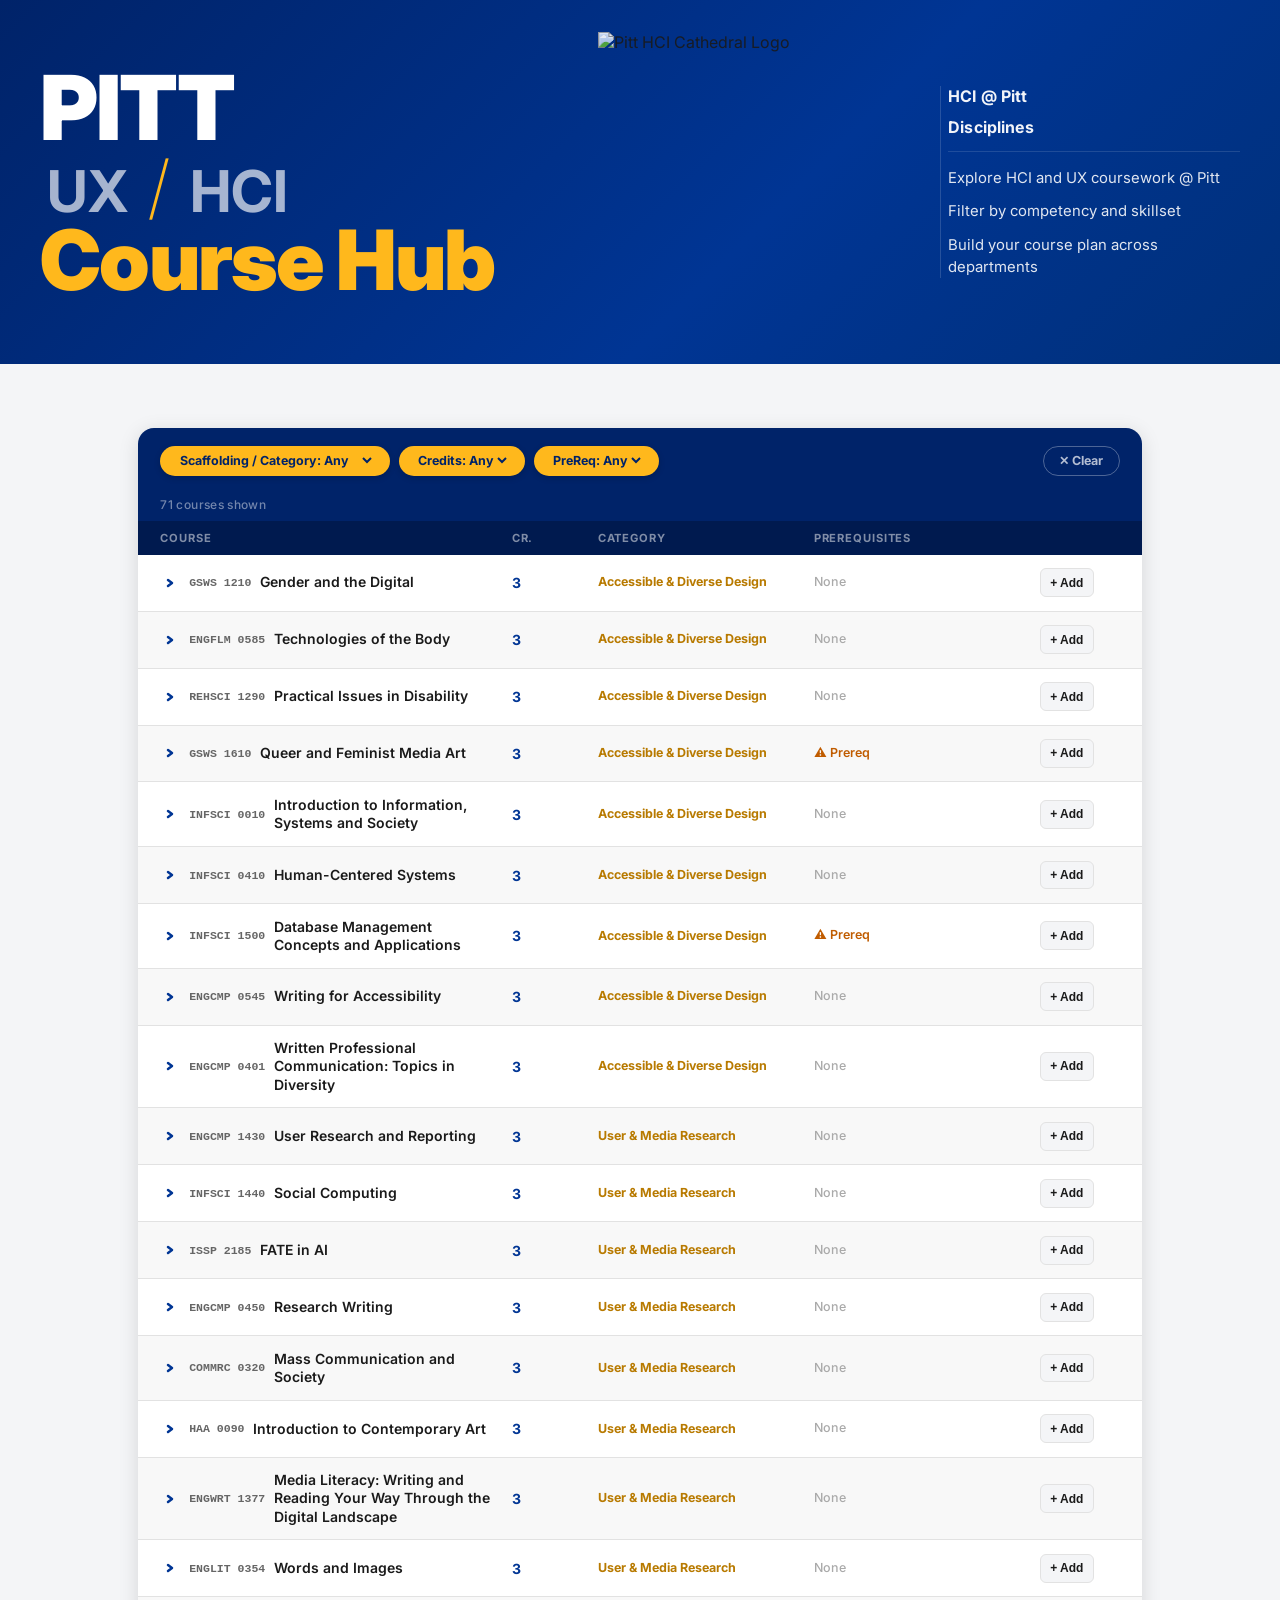
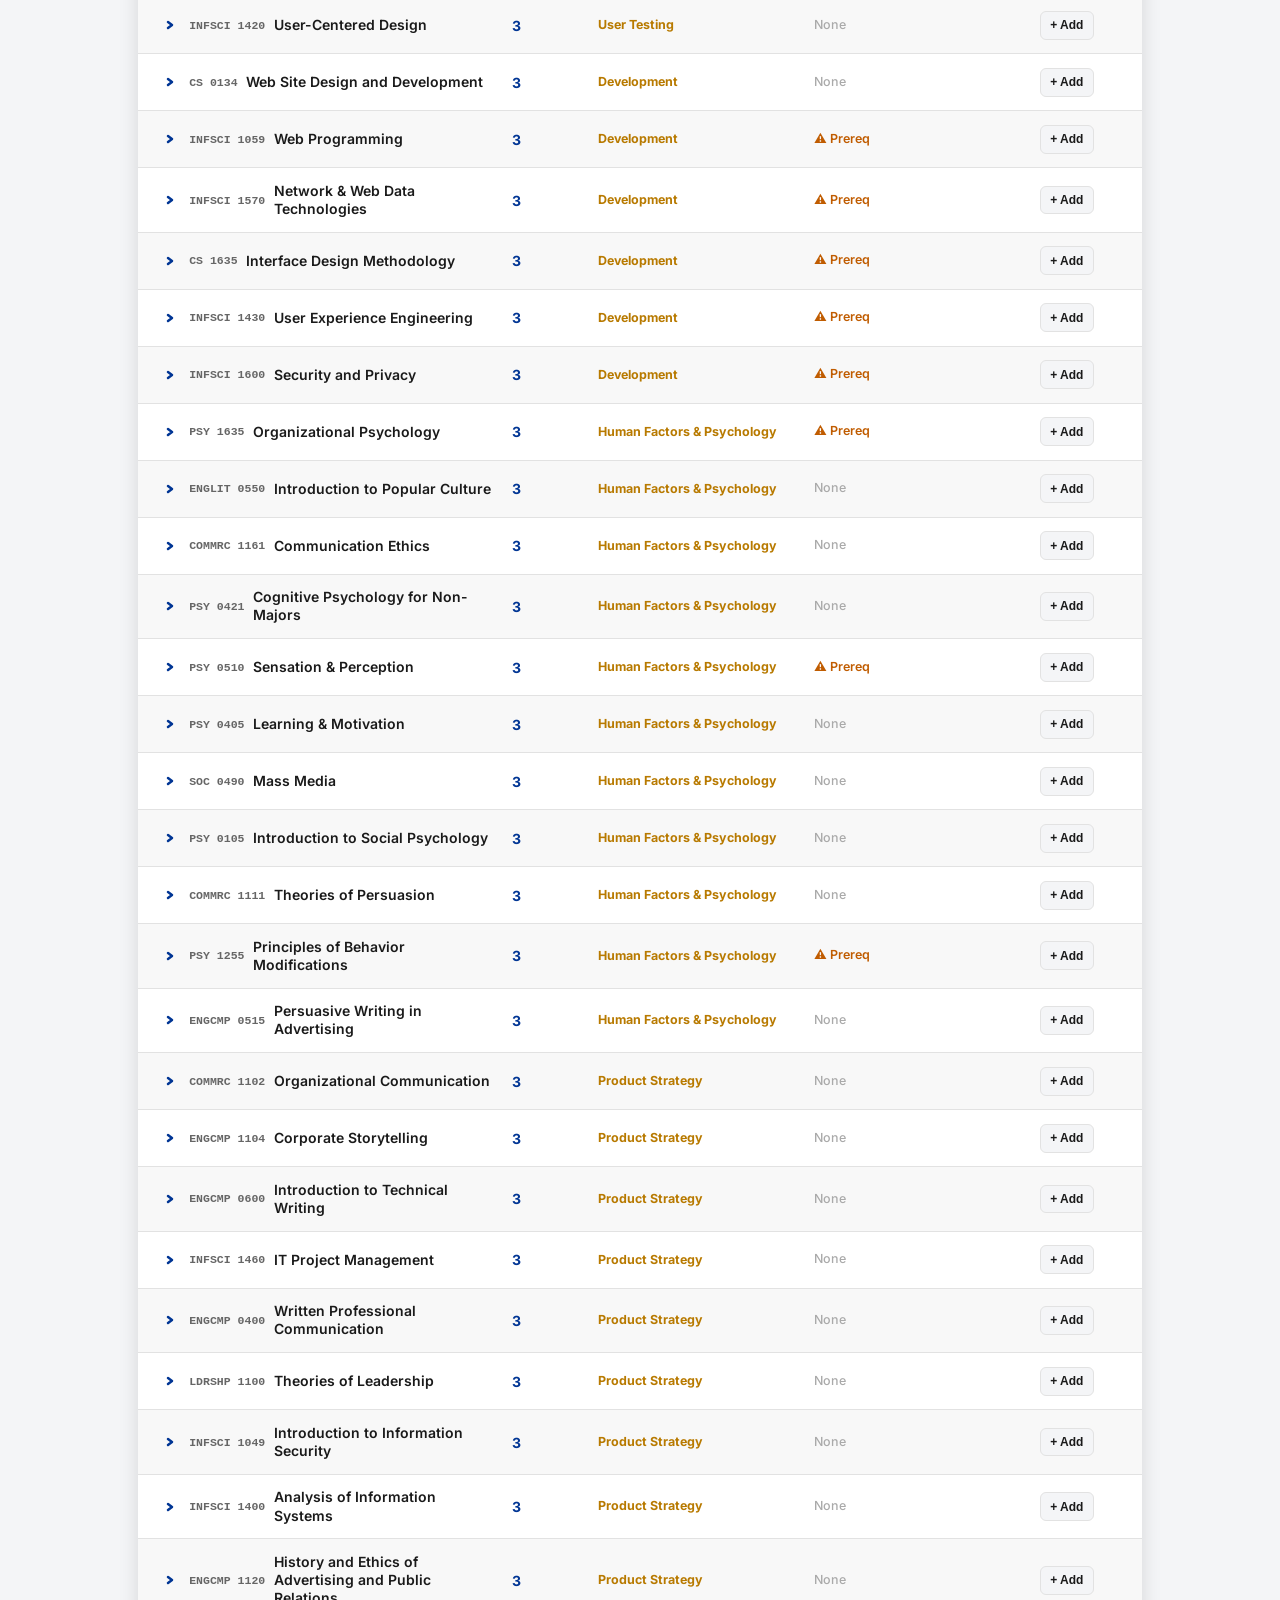
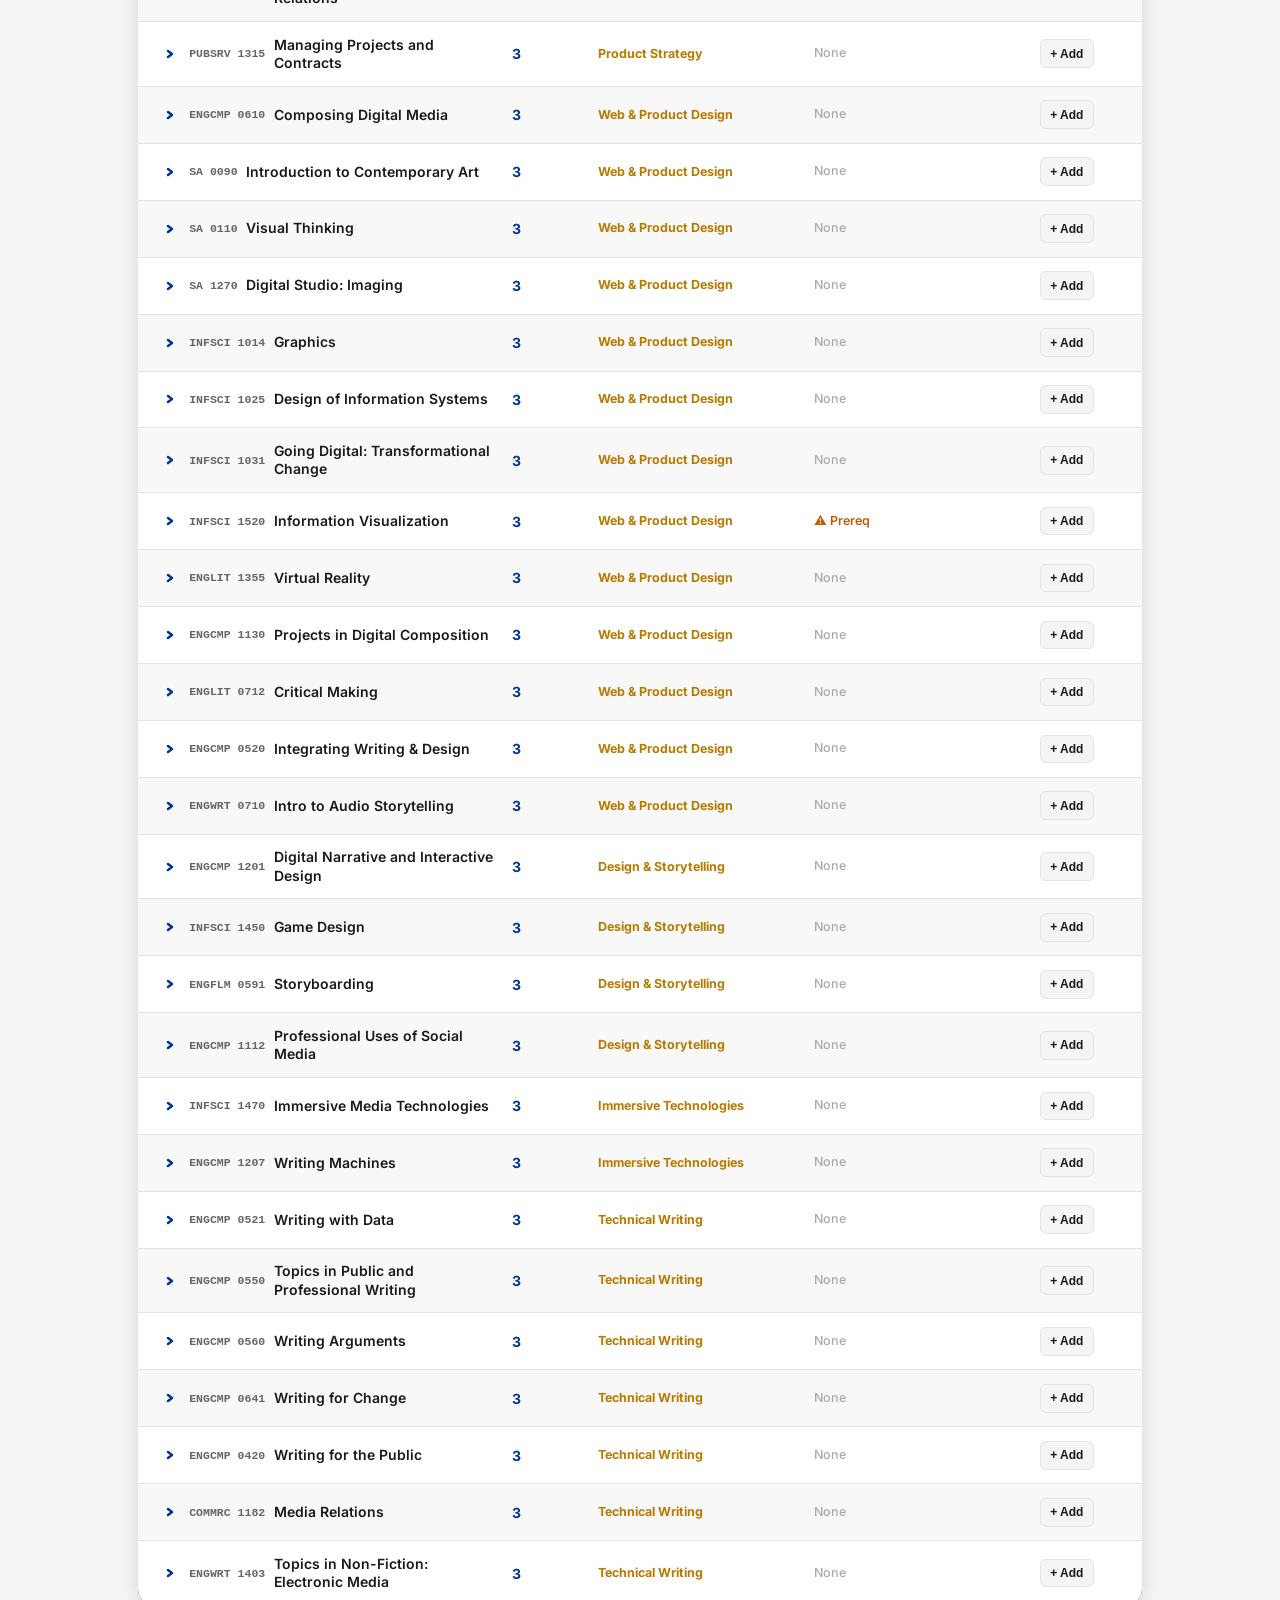
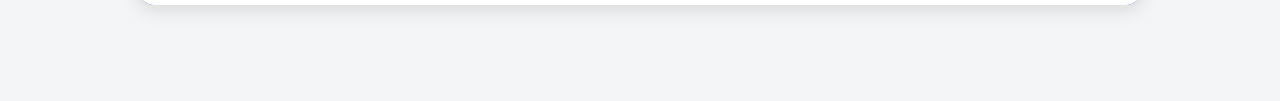
==== index.html @ b41b52f0 "Added Disciplines page and tentative JSON format" ====
<!DOCTYPE html>
<html lang="en">
<head>
  <meta charset="UTF-8">
  <meta name="viewport" content="width=device-width, initial-scale=1.0">
  <title>Pitt HCI Course Hub</title>
  <link href="https://fonts.googleapis.com/css2?family=Inter:wght@400;500;600;700;900&display=swap" rel="stylesheet">
  <link rel="stylesheet" href="style.css">
</head>
<body>

<div class="hero">
  <div class="hero-lockup">
    <div class="lockup-pitt">PITT</div>
    <div class="lockup-middle">
      <span class="lockup-ux">UX</span>
      <span class="lockup-slash">/</span>
      <span class="lockup-hci">HCI</span>
    </div>
    <div class="lockup-course">Course Hub</div>
  </div>

  <img src="cathy.svg" alt="Pitt HCI Cathedral Logo" class="hero-logo">

  <div class="hero-right">
    <a class="hnav-link" href="#">HCI @ Pitt</a>
    <a class="hnav-link" href="disciplines.html">Disciplines</a>
    <div class="hero-divider"></div>
    <div class="t-line">Explore HCI and UX coursework @ Pitt</div>
    <div class="t-line">Filter by competency and skillset</div>
    <div class="t-line">Build your course plan across departments</div>
  </div>
</div>

<main>
    <main>
  <div id="cartPanel" class="cart-panel" style="display: none;">
    <div class="cart-header">
      <h3>Your Course Cart</h3>
      <span class="cart-count" id="cartCount">0 courses</span>
    </div>
    <div id="cartItems" class="cart-items"></div>
    
    <div class="cart-skills">
      <h4>Skill Breakdown</h4>
      <div id="cartSkillCounts" class="skill-tags-container"></div>
    </div>
  </div>
  
  <div class="hub-container">
    <div class="filter-bar">
      <button class="filter-pill">
        <select id="catSelect" onchange="render()">
          <option value="">Scaffolding / Category: Any</option>
        </select>
      </button>
      <button class="filter-pill">
        <select id="creditsSelect" onchange="render()">
          <option value="">Credits: Any</option>
          <option value="3">3 Credits</option>
        </select>
      </button>
      <button class="filter-pill">
        <select id="prereqSelect" onchange="render()">
          <option value="">PreReq: Any</option>
          <option value="no">No Prereq</option>
          <option value="yes">Has Prereq</option>
        </select>
      </button>
      <button class="filter-pill clear-btn" onclick="clearFilters()">✕ Clear</button>
    </div>
    <div class="results-bar" id="resultsBar"></div>
    <div class="col-header">
      <div>Course</div>
      <div>Cr.</div>
      <div class="col-skill">Category</div>
      <div class="col-prereq">Prerequisites</div>
    </div>
    <div class="course-list" id="courseList"></div>
  </div>
</main>
 <script src="script.js"></script>
</body>
</html>
---- style.css ----
:root {
      --blue: #003594;
      --blue-dark: #002369;
      --blue-mid: #00307a;
      --gold: #FFB81C;
      --gold-dark: #d99500;
      --gold-text: #b87a00;
      --text: #1a1a1a;
      --muted: #666;
      --border: #e2e2e2;
      --bg: #f4f5f7;
      --row-alt: #f8f8f8;
      --shadow-md: 0 4px 20px rgba(0,0,0,0.13);
    }
    * { box-sizing: border-box; margin: 0; padding: 0; }
    body { font-family: 'Inter', sans-serif; background: var(--bg); color: var(--text); min-height: 100vh; }

    .hero {
      background-image: linear-gradient(135deg, var(--blue-dark) 0%, var(--blue) 60%, var(--blue-mid) 100%);
      padding: 2rem 2.5rem;
      display: flex;
      align-items: center;
      gap: 2.5rem;
      position: relative;
    }

    .hero-lockup {
      flex-shrink: 0;
      display: flex;
      flex-direction: column;
      line-height: 1;
    }
    .lockup-pitt { font-size: clamp(4rem, 7vw, 6.5rem); font-weight: 900; color: #fff; letter-spacing: -0.02em; text-transform: uppercase; }
    .lockup-middle { display: flex; align-items: baseline; margin-left: 0.45em; margin-top: -0.06em; }
    .lockup-ux { font-size: clamp(2.2rem, 4.5vw, 4rem); font-weight: 700; color: rgba(255,255,255,0.65); text-transform: uppercase; }
    .lockup-slash { font-size: clamp(2.8rem, 5.5vw, 5rem); font-weight: 200; color: var(--gold); margin: 0 0.3em; line-height: 1; }
    .lockup-hci { font-size: clamp(2.2rem, 4.5vw, 4rem); font-weight: 700; color: rgba(255,255,255,0.65); text-transform: uppercase; }
    .lockup-course { font-size: clamp(3.2rem, 6.5vw, 5.8rem); font-weight: 900; color: var(--gold); letter-spacing: -0.02em; margin-top: -0.05em; }

    .hero-logo {
      flex-shrink: 1;
      height: 300px;
      width: 300px;
      opacity: 0.9;
      margin-left: auto;
      margin-right: 0.1rem;
    }

    .hero-right {
      flex-shrink: 0;
      width: 300px;
      padding-left: 0.44rem;
      border-left: 1px solid rgba(255, 255, 255, 0.15);
      display: flex;
      flex-direction: column;
      gap: 0.7rem;
    }

    .hnav-link {
      font-family: 'Inter', sans-serif;
      font-size: 1rem;
      font-weight: 700;
      color: rgba(255,255,255,0.95);
      text-decoration: none;
      letter-spacing: 0.01em;
      transition: color 0.15s;
    }
    .hnav-link:hover { color: var(--gold); }

    .hero-divider { width: 100%; height: 1px; background: rgba(255,255,255,0.12); margin: 0.2rem 0; }

    .t-line {
      font-family: 'Inter', sans-serif;
      font-size: 0.93rem;
      font-weight: 400;
      color: rgba(255,255,255,0.88);
      line-height: 1.5;
    }

    main { max-width: 1100px; margin: 0 auto; padding: 2rem 1.5rem 3rem; }
    .hub-container { background: var(--blue-dark); border-radius: 16px; overflow: hidden; box-shadow: var(--shadow-md); }

    .filter-bar { padding: 1.1rem 1.4rem; display: flex; flex-wrap: wrap; gap: 0.55rem; align-items: center; }
    .filter-pill { background: var(--gold); color: var(--blue-dark); font-family: 'Inter', sans-serif; font-size: 0.78rem; font-weight: 700; padding: 0.42rem 0.95rem; border-radius: 20px; border: none; cursor: pointer; box-shadow: 0 2px 6px rgba(0,0,0,0.18); transition: background 0.15s, transform 0.1s; }
    .filter-pill:hover { background: var(--gold-dark); color: #fff; transform: translateY(-1px); }
    .filter-pill select { background: transparent; border: none; font-family: 'Inter', sans-serif; font-weight: 700; font-size: 0.78rem; color: inherit; cursor: pointer; outline: none; }
    .filter-pill.clear-btn { background: transparent; border: 1.5px solid rgba(255,255,255,0.3); color: rgba(255,255,255,0.7); margin-left: auto; box-shadow: none; }
    .filter-pill.clear-btn:hover { border-color: #fff; color: #fff; background: rgba(255,255,255,0.08); transform: none; }

    .results-bar { padding: 0.2rem 1.4rem 0.6rem; color: rgba(255,255,255,0.45); font-size: 0.75rem; font-weight: 500; letter-spacing: 0.03em; }

    .col-header { display: grid; grid-template-columns: 1fr 70px 200px 210px; padding: 0.6rem 1.4rem; background: rgba(0,0,0,0.25); color: rgba(255,255,255,0.5); font-size: 0.7rem; font-weight: 700; text-transform: uppercase; letter-spacing: 0.08em; gap: 1rem; }

    .course-list { background: #fff; }
    .course-row { border-bottom: 1px solid var(--border); }
    .course-row:last-child { border-bottom: none; }
    .row-summary { display: grid; grid-template-columns: 1fr 70px 200px 210px; align-items: center; padding: 0.85rem 1.4rem; gap: 1rem; cursor: pointer; transition: background 0.12s; }
    .row-summary:hover { background: #f0f4fc; }
    .course-row:nth-child(even) .row-summary { background: var(--row-alt); }
    .course-row:nth-child(even) .row-summary:hover { background: #edf1fa; }
    .toggle-btn { background: none; border: none; cursor: pointer; color: var(--blue); margin-right: 0.55rem; width: 20px; height: 20px; display: inline-flex; align-items: center; justify-content: center; transition: transform 0.2s; flex-shrink: 0; }
    .toggle-btn.open { transform: rotate(90deg); }
    .toggle-btn svg { width: 10px; height: 10px; fill: none; stroke: currentColor; stroke-width: 2.5; stroke-linecap: round; stroke-linejoin: round; }
    .course-title-wrap { display: flex; align-items: center; }
    .course-code { font-family: monospace; font-size: 0.72rem; font-weight: 600; color: var(--muted); margin-right: 0.55rem; white-space: nowrap; }
    .course-title { font-size: 0.875rem; font-weight: 600; line-height: 1.3; }
    .credits-cell { font-size: 0.875rem; font-weight: 700; color: var(--blue); }
    .skill-cell { font-size: 0.78rem; font-weight: 700; color: var(--gold-text); line-height: 1.3; }
    .prereq-cell { font-size: 0.78rem; line-height: 1.35; }
    .prereq-warn { color: #c05c00; font-weight: 600; }
    .prereq-none { color: #aaa; font-weight: 500; }
    .row-detail { display: none; padding: 0.85rem 1.4rem 1rem 3.2rem; border-top: 1px solid var(--border); border-left: 3px solid var(--gold); background: #fafbff; font-size: 0.84rem; color: var(--muted); line-height: 1.65; }
    .row-detail.open { display: block; }
    .detail-desc { margin-bottom: 0.75rem; }
    .detail-meta { display: flex; justify-content: space-between; align-items: center; flex-wrap: wrap; gap: 0.5rem; padding-top: 0.6rem; border-top: 1px solid var(--border); }
    .detail-term { font-size: 0.78rem; font-weight: 600; color: var(--text); }
    .detail-term span { color: var(--muted); font-weight: 400; }
    .peoplesoft-link { font-size: 0.78rem; color: var(--blue); text-decoration: none; font-weight: 600; }
    .peoplesoft-link:hover { text-decoration: underline; }
    .empty-msg { text-align: center; padding: 3rem; color: #bbb; font-size: 0.9rem; background: #fff; }

    @media (max-width: 800px) {
      .hero { flex-wrap: wrap; padding: 2rem 1.25rem; gap: 1.5rem; }
      .hero-logo, .hero-right { display: none; }
      .col-header { grid-template-columns: 1fr 50px; }
      .col-header .col-skill, .col-header .col-prereq { display: none; }
      .row-summary { grid-template-columns: 1fr 50px; }
      .skill-cell, .prereq-cell { display: none; }
    }

.cart-panel { 
  background: #fff; 
  padding: 1.5rem; 
  border-radius: 16px; 
  box-shadow: var(--shadow-md); 
  margin-bottom: 2rem; 
  border-top: 5px solid var(--gold); 
}
.cart-header { display: flex; justify-content: space-between; align-items: baseline; margin-bottom: 1rem; }
.cart-header h3 { font-size: 1.25rem; color: var(--blue-dark); font-weight: 800; }
.cart-count { font-size: 0.85rem; font-weight: 600; color: var(--muted); }

.cart-item-wrapper { 
  border-bottom: 1px solid var(--border); 
}
.cart-item-wrapper:last-child { 
  border-bottom: none; 
}

.cart-item { 
  display: flex; 
  justify-content: space-between; 
  align-items: center;
  font-size: 0.85rem; 
  padding: 0.75rem 0; 
}

.cart-item-title-wrap { 
  display: flex; 
  align-items: center; 
}

.cart-item-title { font-weight: 600; color: var(--text); }
.cart-item-dept { font-family: monospace; color: var(--muted); margin-right: 0.5rem; }

.cart-item-detail { 
  display: none; 
  padding: 0 1rem 1rem 2rem; 
  font-size: 0.8rem; 
  color: var(--muted); 
  line-height: 1.5; 
}
.cart-item-detail.open { 
  display: block; 
}

.cart-item-remove { 
  color: #c05c00; 
  background: none; 
  border: none; 
  cursor: pointer; 
  font-weight: 600; 
  font-size: 0.75rem;
}
.cart-item-remove:hover { text-decoration: underline; }

.cart-skills h4 { 
  font-size: 0.75rem; 
  margin: 1.5rem 0 0.5rem; 
  color: var(--muted); 
  text-transform: uppercase; 
  letter-spacing: 0.05em; 
}
.skill-badge { 
  display: inline-flex; 
  align-items: center;
  background: var(--bg); 
  border: 1px solid var(--border); 
  padding: 0.3rem 0.7rem; 
  border-radius: 20px; 
  font-size: 0.75rem; 
  margin: 0.2rem 0.2rem 0 0; 
}
.skill-badge span { 
  font-weight: 800; 
  color: var(--blue); 
  margin-left: 0.4rem; 
  background: rgba(0, 53, 148, 0.1);
  padding: 0.1rem 0.4rem;
  border-radius: 10px;
}

.col-header { 
  grid-template-columns: 1fr 70px 200px 210px 80px; 
}
.row-summary { 
  grid-template-columns: 1fr 70px 200px 210px 80px; 
}

.add-btn {
  background: var(--bg);
  border: 1px solid var(--border);
  color: var(--text);
  padding: 0.4rem 0.6rem;
  border-radius: 6px;
  font-size: 0.75rem;
  font-weight: 700;
  cursor: pointer;
  transition: all 0.15s;
}
.add-btn:hover { background: var(--blue); color: #fff; border-color: var(--blue); }
.add-btn.in-cart { background: var(--gold); color: var(--blue-dark); border-color: var(--gold-dark); }

.field-grid {
  display: grid;
  grid-template-columns: repeat(auto-fill, minmax(140px, 1fr));
  gap: 12px;
  margin-bottom: 8px;
}

.field-btn {
  display: flex;
  flex-direction: column;
  align-items: center;
  gap: 10px;
  padding: 18px 12px 14px;
  background: #fff;
  border: 1.5px solid #ddd;
  border-radius: 8px;
  cursor: pointer;
  transition: border-color 0.15s, background 0.15s;
  user-select: none;
  text-align: center;
}
.field-btn:hover {
  border-color: #003594;
}
.field-btn.active {
  border-color: #003594;
  background: #eef2fb;
}

.field-btn svg {
  width: 36px;
  height: 36px;
  flex-shrink: 0;
}

.field-btn-label {
  font-size: 11.5px;
  font-weight: 600;
  line-height: 1.3;
  color: #111;
}

.field-dropdown {
  overflow: hidden;
  max-height: 0;
  transition: max-height 0.32s ease, opacity 0.25s ease;
  opacity: 0;
}
.field-dropdown.open {
  max-height: 600px;
  opacity: 1;
}

.field-dropdown-inner {
  border: 1.5px solid #003594;
  border-radius: 8px;
  background: #fff;
  padding: 24px 28px;
  margin-top: 10px;
  display: flex;
  gap: 32px;
  flex-wrap: wrap;
}

.back-link {
  text-align: center;
   border-color: #003594;
   background: #FFB81C;
    border-width: 1.5px;
    border-style: solid;
    border-radius: 8px;
    display: inline-block;
  padding: 1.5rem 0 0 1.5rem;
}

.dropdown-text { flex: 1; min-width: 200px; }
.dropdown-text h3 {
  font-size: 15px;
  font-weight: 700;
  margin-bottom: 8px;
  color: #003594;
}
.dropdown-text p {
  font-size: 13px;
  line-height: 1.65;
  color: #444;
  margin-bottom: 12px;
}
.dropdown-text .skill-tags {
  display: flex;
  flex-wrap: wrap;
  gap: 6px;
  margin-top: 4px;
}
.skill-tag {
  font-size: 11px;
  font-weight: 600;
  letter-spacing: 0.05em;
  text-transform: uppercase;
  background: #eef2fb;
  color: #003594;
  border-radius: 4px;
  padding: 3px 8px;
}

.dropdown-courses { min-width: 180px; }
.dropdown-courses h4 {
  font-size: 11px;
  font-weight: 600;
  letter-spacing: 0.1em;
  text-transform: uppercase;
  color: #999;
  margin-bottom: 10px;
}
.dropdown-courses ul {
  list-style: none;
  display: flex;
  flex-direction: column;
  gap: 6px;
}
.dropdown-courses li {
  font-size: 12.5px;
  color: #333;
  padding: 5px 10px;
  background: #f5f3ee;
  border-radius: 4px;
}

.dropdown-close {
  position: absolute;
  top: 14px; right: 14px;
  background: none; border: none;
  font-size: 16px; cursor: pointer;
  color: #999; line-height: 1;
}
.field-dropdown-inner { position: relative; }
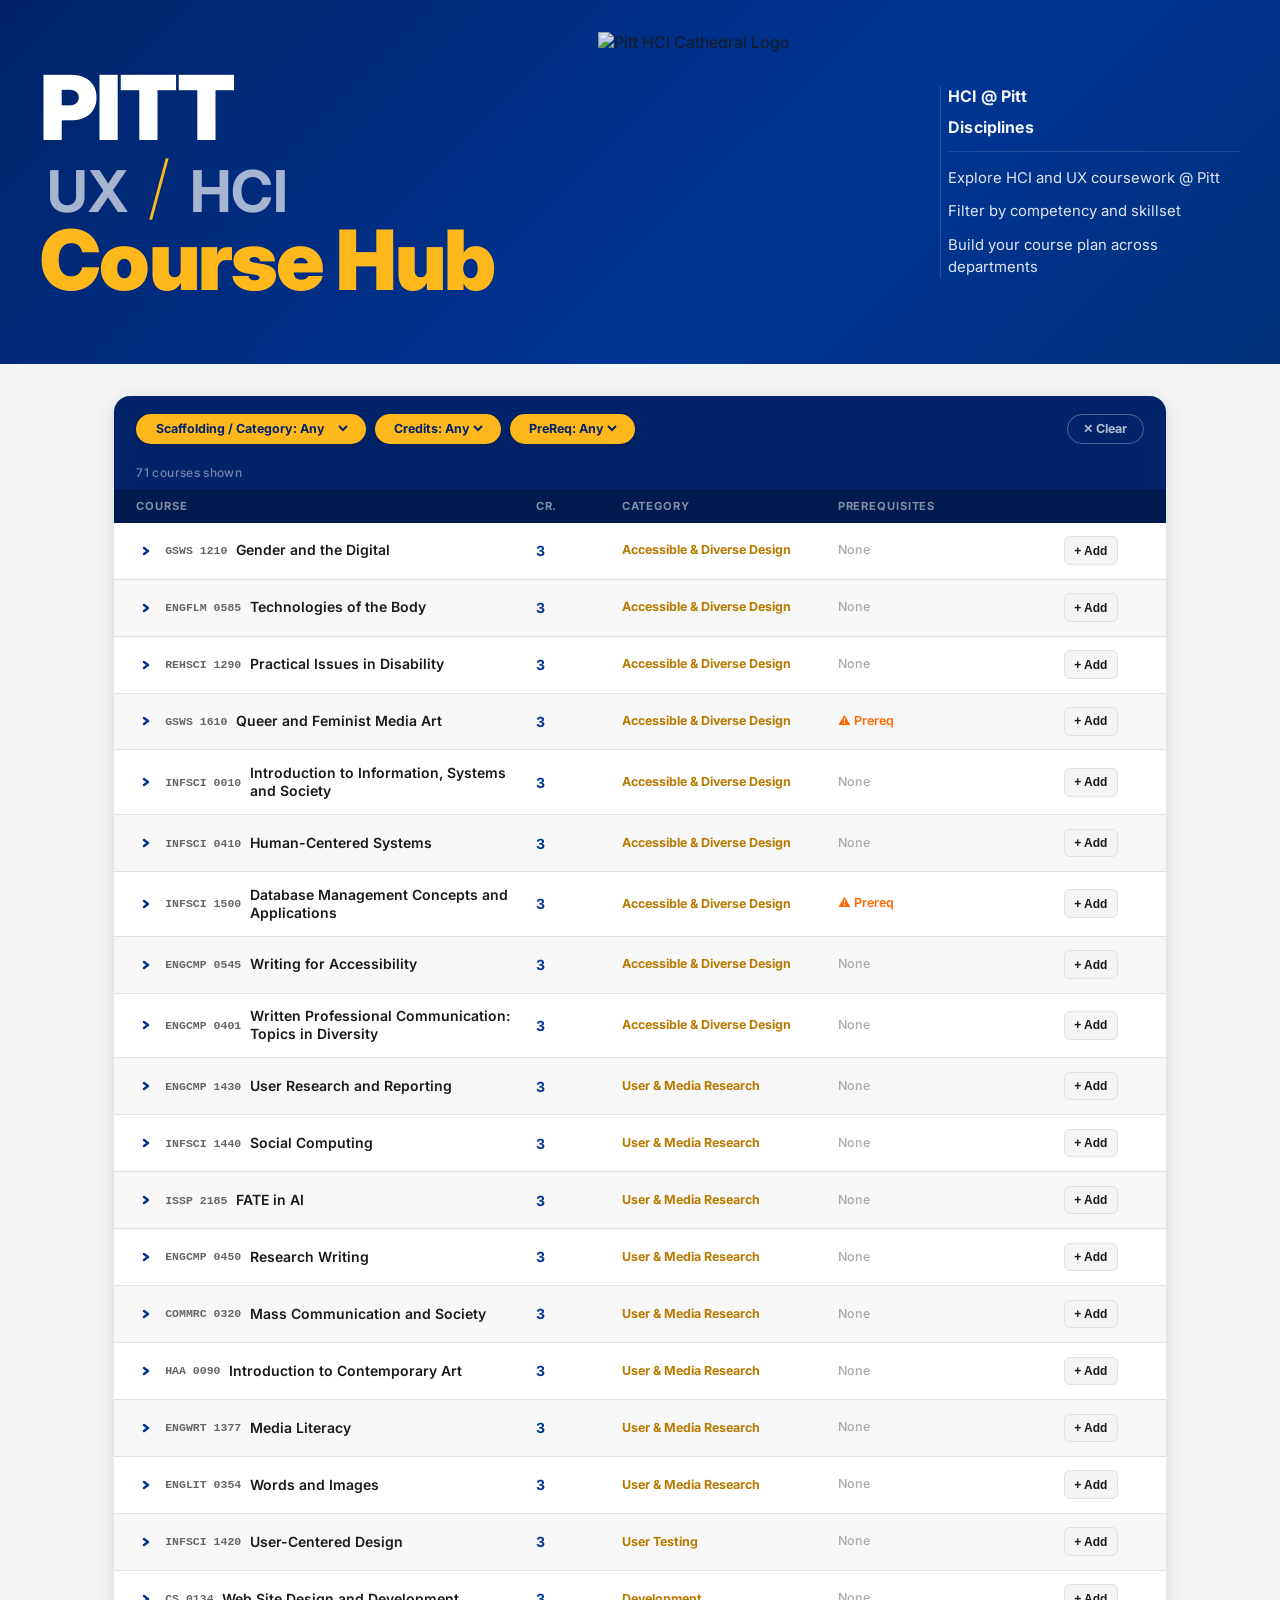
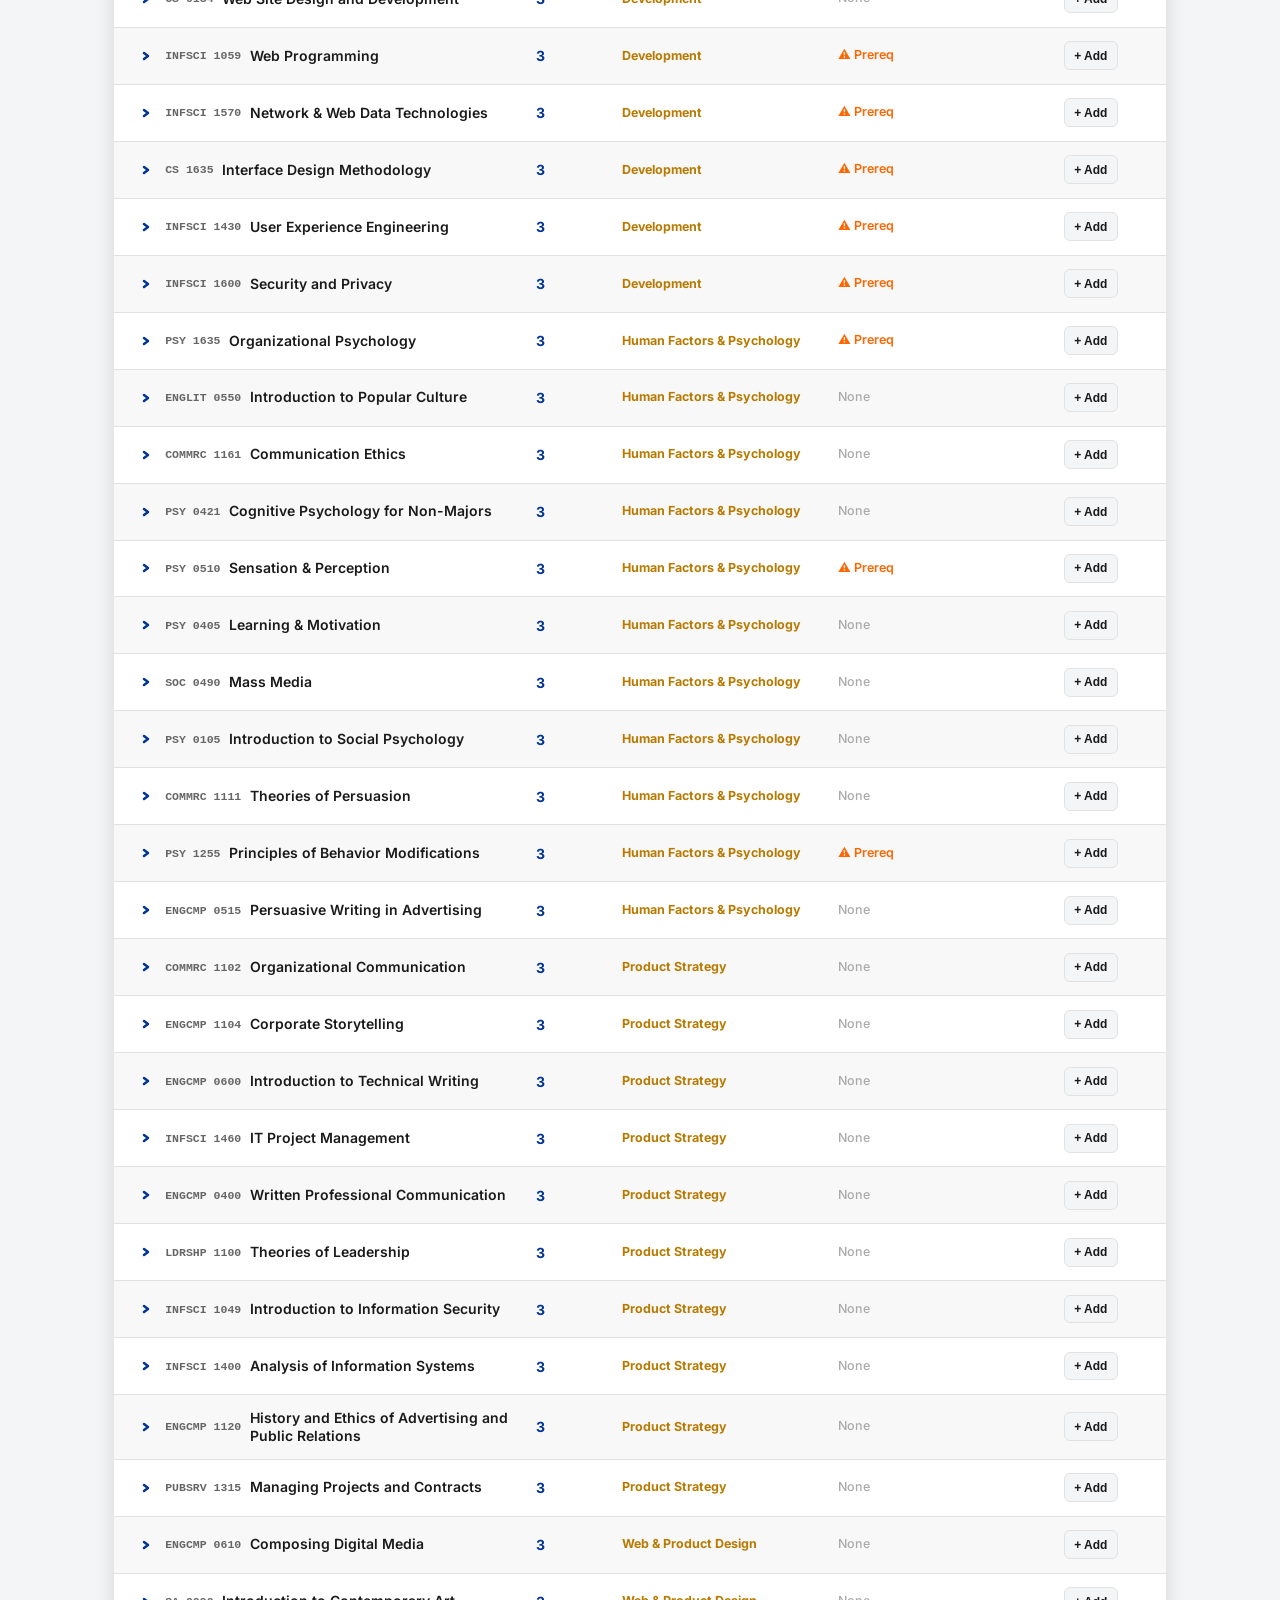
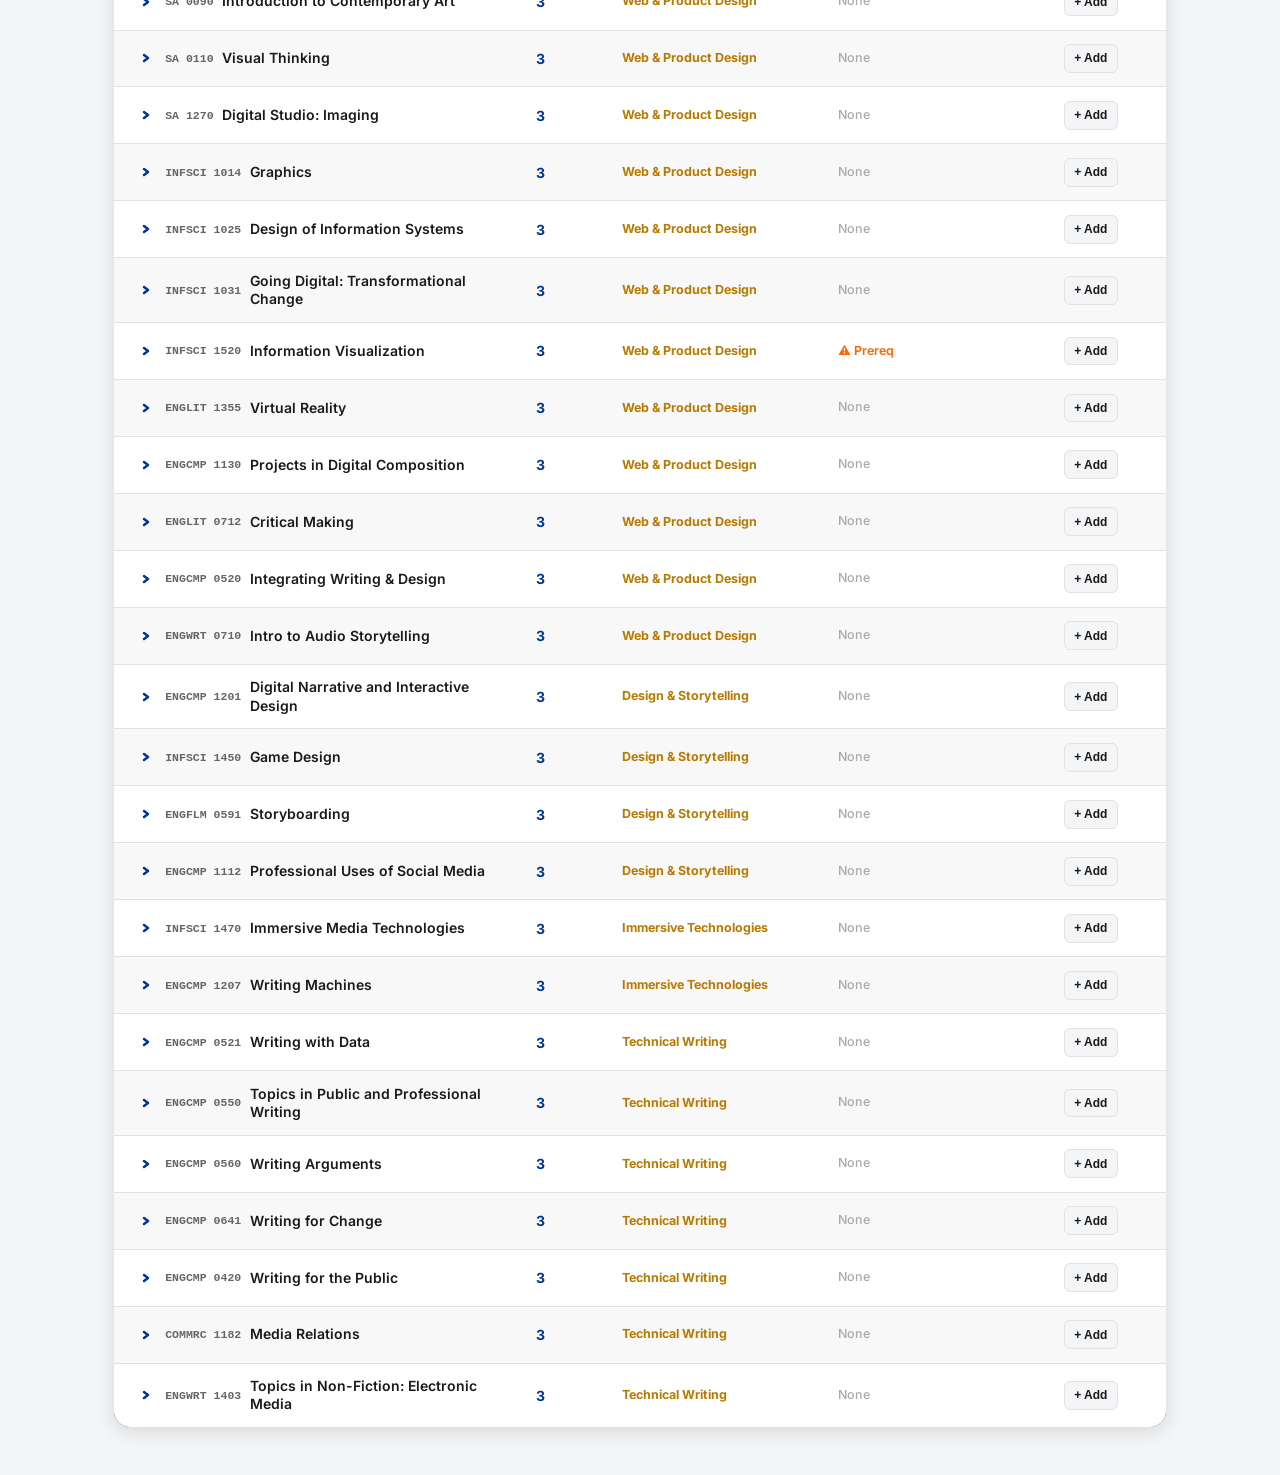
==== commit 4c8f104f: "Merge a933b9a049b362dfdb10eda538b1ce33f99692dd into 21d26e3fb9961bbca2f7d59fb8bc9607b9c19e3d" ====
--- a/index.html
+++ b/index.html
@@ -33,7 +33,6 @@
 </div>
 
 <main>
-    <main>
   <div id="cartPanel" class="cart-panel" style="display: none;">
     <div class="cart-header">
       <h3>Your Course Cart</h3>
@@ -81,4 +80,4 @@
 </main>
  <script src="script.js"></script>
 </body>
-</html>+</html>
--- a/style.css
+++ b/style.css
@@ -1,369 +1,219 @@
-    :root {
-      --blue: #003594;
-      --blue-dark: #002369;
-      --blue-mid: #00307a;
-      --gold: #FFB81C;
-      --gold-dark: #d99500;
-      --gold-text: #b87a00;
-      --text: #1a1a1a;
-      --muted: #666;
-      --border: #e2e2e2;
-      --bg: #f4f5f7;
-      --row-alt: #f8f8f8;
-      --shadow-md: 0 4px 20px rgba(0,0,0,0.13);
-    }
-    * { box-sizing: border-box; margin: 0; padding: 0; }
-    body { font-family: 'Inter', sans-serif; background: var(--bg); color: var(--text); min-height: 100vh; }
-
-    .hero {
-      background-image: linear-gradient(135deg, var(--blue-dark) 0%, var(--blue) 60%, var(--blue-mid) 100%);
-      padding: 2rem 2.5rem;
-      display: flex;
-      align-items: center;
-      gap: 2.5rem;
-      position: relative;
-    }
-
-    .hero-lockup {
-      flex-shrink: 0;
-      display: flex;
-      flex-direction: column;
-      line-height: 1;
-    }
-    .lockup-pitt { font-size: clamp(4rem, 7vw, 6.5rem); font-weight: 900; color: #fff; letter-spacing: -0.02em; text-transform: uppercase; }
-    .lockup-middle { display: flex; align-items: baseline; margin-left: 0.45em; margin-top: -0.06em; }
-    .lockup-ux { font-size: clamp(2.2rem, 4.5vw, 4rem); font-weight: 700; color: rgba(255,255,255,0.65); text-transform: uppercase; }
-    .lockup-slash { font-size: clamp(2.8rem, 5.5vw, 5rem); font-weight: 200; color: var(--gold); margin: 0 0.3em; line-height: 1; }
-    .lockup-hci { font-size: clamp(2.2rem, 4.5vw, 4rem); font-weight: 700; color: rgba(255,255,255,0.65); text-transform: uppercase; }
-    .lockup-course { font-size: clamp(3.2rem, 6.5vw, 5.8rem); font-weight: 900; color: var(--gold); letter-spacing: -0.02em; margin-top: -0.05em; }
-
-    .hero-logo {
-      flex-shrink: 1;
-      height: 300px;
-      width: 300px;
-      opacity: 0.9;
-      margin-left: auto;
-      margin-right: 0.1rem;
-    }
-
-    .hero-right {
-      flex-shrink: 0;
-      width: 300px;
-      padding-left: 0.44rem;
-      border-left: 1px solid rgba(255, 255, 255, 0.15);
-      display: flex;
-      flex-direction: column;
-      gap: 0.7rem;
-    }
-
-    .hnav-link {
-      font-family: 'Inter', sans-serif;
-      font-size: 1rem;
-      font-weight: 700;
-      color: rgba(255,255,255,0.95);
-      text-decoration: none;
-      letter-spacing: 0.01em;
-      transition: color 0.15s;
-    }
-    .hnav-link:hover { color: var(--gold); }
-
-    .hero-divider { width: 100%; height: 1px; background: rgba(255,255,255,0.12); margin: 0.2rem 0; }
-
-    .t-line {
-      font-family: 'Inter', sans-serif;
-      font-size: 0.93rem;
-      font-weight: 400;
-      color: rgba(255,255,255,0.88);
-      line-height: 1.5;
-    }
-
-    main { max-width: 1100px; margin: 0 auto; padding: 2rem 1.5rem 3rem; }
-    .hub-container { background: var(--blue-dark); border-radius: 16px; overflow: hidden; box-shadow: var(--shadow-md); }
-
-    .filter-bar { padding: 1.1rem 1.4rem; display: flex; flex-wrap: wrap; gap: 0.55rem; align-items: center; }
-    .filter-pill { background: var(--gold); color: var(--blue-dark); font-family: 'Inter', sans-serif; font-size: 0.78rem; font-weight: 700; padding: 0.42rem 0.95rem; border-radius: 20px; border: none; cursor: pointer; box-shadow: 0 2px 6px rgba(0,0,0,0.18); transition: background 0.15s, transform 0.1s; }
-    .filter-pill:hover { background: var(--gold-dark); color: #fff; transform: translateY(-1px); }
-    .filter-pill select { background: transparent; border: none; font-family: 'Inter', sans-serif; font-weight: 700; font-size: 0.78rem; color: inherit; cursor: pointer; outline: none; }
-    .filter-pill.clear-btn { background: transparent; border: 1.5px solid rgba(255,255,255,0.3); color: rgba(255,255,255,0.7); margin-left: auto; box-shadow: none; }
-    .filter-pill.clear-btn:hover { border-color: #fff; color: #fff; background: rgba(255,255,255,0.08); transform: none; }
-
-    .results-bar { padding: 0.2rem 1.4rem 0.6rem; color: rgba(255,255,255,0.45); font-size: 0.75rem; font-weight: 500; letter-spacing: 0.03em; }
-
-    .col-header { display: grid; grid-template-columns: 1fr 70px 200px 210px; padding: 0.6rem 1.4rem; background: rgba(0,0,0,0.25); color: rgba(255,255,255,0.5); font-size: 0.7rem; font-weight: 700; text-transform: uppercase; letter-spacing: 0.08em; gap: 1rem; }
-
-    .course-list { background: #fff; }
-    .course-row { border-bottom: 1px solid var(--border); }
-    .course-row:last-child { border-bottom: none; }
-    .row-summary { display: grid; grid-template-columns: 1fr 70px 200px 210px; align-items: center; padding: 0.85rem 1.4rem; gap: 1rem; cursor: pointer; transition: background 0.12s; }
-    .row-summary:hover { background: #f0f4fc; }
-    .course-row:nth-child(even) .row-summary { background: var(--row-alt); }
-    .course-row:nth-child(even) .row-summary:hover { background: #edf1fa; }
-    .toggle-btn { background: none; border: none; cursor: pointer; color: var(--blue); margin-right: 0.55rem; width: 20px; height: 20px; display: inline-flex; align-items: center; justify-content: center; transition: transform 0.2s; flex-shrink: 0; }
-    .toggle-btn.open { transform: rotate(90deg); }
-    .toggle-btn svg { width: 10px; height: 10px; fill: none; stroke: currentColor; stroke-width: 2.5; stroke-linecap: round; stroke-linejoin: round; }
-    .course-title-wrap { display: flex; align-items: center; }
-    .course-code { font-family: monospace; font-size: 0.72rem; font-weight: 600; color: var(--muted); margin-right: 0.55rem; white-space: nowrap; }
-    .course-title { font-size: 0.875rem; font-weight: 600; line-height: 1.3; }
-    .credits-cell { font-size: 0.875rem; font-weight: 700; color: var(--blue); }
-    .skill-cell { font-size: 0.78rem; font-weight: 700; color: var(--gold-text); line-height: 1.3; }
-    .prereq-cell { font-size: 0.78rem; line-height: 1.35; }
-    .prereq-warn { color: #c05c00; font-weight: 600; }
-    .prereq-none { color: #aaa; font-weight: 500; }
-    .row-detail { display: none; padding: 0.85rem 1.4rem 1rem 3.2rem; border-top: 1px solid var(--border); border-left: 3px solid var(--gold); background: #fafbff; font-size: 0.84rem; color: var(--muted); line-height: 1.65; }
-    .row-detail.open { display: block; }
-    .detail-desc { margin-bottom: 0.75rem; }
-    .detail-meta { display: flex; justify-content: space-between; align-items: center; flex-wrap: wrap; gap: 0.5rem; padding-top: 0.6rem; border-top: 1px solid var(--border); }
-    .detail-term { font-size: 0.78rem; font-weight: 600; color: var(--text); }
-    .detail-term span { color: var(--muted); font-weight: 400; }
-    .peoplesoft-link { font-size: 0.78rem; color: var(--blue); text-decoration: none; font-weight: 600; }
-    .peoplesoft-link:hover { text-decoration: underline; }
-    .empty-msg { text-align: center; padding: 3rem; color: #bbb; font-size: 0.9rem; background: #fff; }
-
-    @media (max-width: 800px) {
-      .hero { flex-wrap: wrap; padding: 2rem 1.25rem; gap: 1.5rem; }
-      .hero-logo, .hero-right { display: none; }
-      .col-header { grid-template-columns: 1fr 50px; }
-      .col-header .col-skill, .col-header .col-prereq { display: none; }
-      .row-summary { grid-template-columns: 1fr 50px; }
-      .skill-cell, .prereq-cell { display: none; }
-    }
-
-.cart-panel { 
-  background: #fff; 
-  padding: 1.5rem; 
-  border-radius: 16px; 
-  box-shadow: var(--shadow-md); 
-  margin-bottom: 2rem; 
-  border-top: 5px solid var(--gold); 
-}
+:root {
+  --blue: #003594;
+  --blue-dark: #002369;
+  --blue-mid: #00307a;
+  --gold: #FFB81C;
+  --gold-dark: #d99500;
+  --gold-text: #b87a00;
+  --text: #1a1a1a;
+  --muted: #666;
+  --border: #e2e2e2;
+  --bg: #f4f5f7;
+  --row-alt: #f8f8f8;
+  --shadow-md: 0 4px 20px rgba(0,0,0,0.13);
+}
+
+* { box-sizing: border-box; margin: 0; padding: 0; }
+body { font-family: 'Inter', sans-serif; background: var(--bg); color: var(--text); min-height: 100vh; }
+
+/* ── Hero ── */
+.hero {
+  background-image: linear-gradient(135deg, var(--blue-dark) 0%, var(--blue) 60%, var(--blue-mid) 100%);
+  padding: 2rem 2.5rem;
+  display: flex;
+  align-items: center;
+  gap: 2.5rem;
+  position: relative;
+}
+.hero-lockup { flex-shrink: 0; display: flex; flex-direction: column; line-height: 1; }
+.lockup-pitt { font-size: clamp(4rem, 7vw, 6.5rem); font-weight: 900; color: #fff; letter-spacing: -0.02em; text-transform: uppercase; }
+.lockup-middle { display: flex; align-items: baseline; margin-left: 0.45em; margin-top: -0.06em; }
+.lockup-ux { font-size: clamp(2.2rem, 4.5vw, 4rem); font-weight: 700; color: rgba(255,255,255,0.65); text-transform: uppercase; }
+.lockup-slash { font-size: clamp(2.8rem, 5.5vw, 5rem); font-weight: 200; color: var(--gold); margin: 0 0.3em; line-height: 1; }
+.lockup-hci { font-size: clamp(2.2rem, 4.5vw, 4rem); font-weight: 700; color: rgba(255,255,255,0.65); text-transform: uppercase; }
+.lockup-course { font-size: clamp(3.2rem, 6.5vw, 5.8rem); font-weight: 900; color: var(--gold); letter-spacing: -0.02em; margin-top: -0.05em; }
+.hero-logo { flex-shrink: 1; height: 300px; width: 300px; opacity: 0.9; margin-left: auto; margin-right: 0.1rem; }
+.hero-right { flex-shrink: 0; width: 300px; padding-left: 0.44rem; border-left: 1px solid rgba(255,255,255,0.15); display: flex; flex-direction: column; gap: 0.7rem; }
+.hnav-link { font-family: 'Inter', sans-serif; font-size: 1rem; font-weight: 700; color: rgba(255,255,255,0.95); text-decoration: none; letter-spacing: 0.01em; transition: color 0.15s; }
+.hnav-link:hover { color: var(--gold); }
+.hnav-link.active { color: var(--gold); }
+.hero-divider { width: 100%; height: 1px; background: rgba(255,255,255,0.12); margin: 0.2rem 0; }
+.t-line { font-family: 'Inter', sans-serif; font-size: 0.93rem; font-weight: 400; color: rgba(255,255,255,0.88); line-height: 1.5; }
+
+/* ── Layout ── */
+main { max-width: 1100px; margin: 0 auto; padding: 2rem 1.5rem 3rem; }
+.hub-container { background: var(--blue-dark); border-radius: 16px; overflow: hidden; box-shadow: var(--shadow-md); }
+
+/* ── Filter bar (index.html) ── */
+.filter-bar { padding: 1.1rem 1.4rem; display: flex; flex-wrap: wrap; gap: 0.55rem; align-items: center; }
+.filter-pill { background: var(--gold); color: var(--blue-dark); font-family: 'Inter', sans-serif; font-size: 0.78rem; font-weight: 700; padding: 0.42rem 0.95rem; border-radius: 20px; border: none; cursor: pointer; box-shadow: 0 2px 6px rgba(0,0,0,0.18); transition: background 0.15s, transform 0.1s; }
+.filter-pill:hover { background: var(--gold-dark); color: #fff; transform: translateY(-1px); }
+.filter-pill select { background: transparent; border: none; font-family: 'Inter', sans-serif; font-weight: 700; font-size: 0.78rem; color: inherit; cursor: pointer; outline: none; }
+.filter-pill.clear-btn { background: transparent; border: 1.5px solid rgba(255,255,255,0.3); color: rgba(255,255,255,0.7); margin-left: auto; box-shadow: none; }
+.filter-pill.clear-btn:hover { border-color: #fff; color: #fff; background: rgba(255,255,255,0.08); transform: none; }
+
+.results-bar { padding: 0.2rem 1.4rem 0.6rem; color: rgba(255,255,255,0.45); font-size: 0.75rem; font-weight: 500; letter-spacing: 0.03em; }
+
+/* ── Course table ── */
+.col-header { display: grid; grid-template-columns: 1fr 70px 200px 210px 80px; padding: 0.6rem 1.4rem; background: rgba(0,0,0,0.25); color: rgba(255,255,255,0.5); font-size: 0.7rem; font-weight: 700; text-transform: uppercase; letter-spacing: 0.08em; gap: 1rem; }
+.course-list { background: #fff; }
+.course-row { border-bottom: 1px solid var(--border); }
+.course-row:last-child { border-bottom: none; }
+.row-summary { display: grid; grid-template-columns: 1fr 70px 200px 210px 80px; align-items: center; padding: 0.85rem 1.4rem; gap: 1rem; cursor: pointer; transition: background 0.12s; }
+.row-summary:hover { background: #f0f4fc; }
+.course-row:nth-child(even) .row-summary { background: var(--row-alt); }
+.course-row:nth-child(even) .row-summary:hover { background: #edf1fa; }
+.toggle-btn { background: none; border: none; cursor: pointer; color: var(--blue); margin-right: 0.55rem; width: 20px; height: 20px; display: inline-flex; align-items: center; justify-content: center; transition: transform 0.2s; flex-shrink: 0; }
+.toggle-btn.open { transform: rotate(90deg); }
+.toggle-btn svg { width: 10px; height: 10px; fill: none; stroke: currentColor; stroke-width: 2.5; stroke-linecap: round; stroke-linejoin: round; }
+.course-title-wrap { display: flex; align-items: center; }
+.course-code { font-family: monospace; font-size: 0.72rem; font-weight: 600; color: var(--muted); margin-right: 0.55rem; white-space: nowrap; }
+.course-title { font-size: 0.875rem; font-weight: 600; line-height: 1.3; }
+.credits-cell { font-size: 0.875rem; font-weight: 700; color: var(--blue); }
+.skill-cell { font-size: 0.78rem; font-weight: 700; color: var(--gold-text); line-height: 1.3; }
+.prereq-cell { font-size: 0.78rem; line-height: 1.35; }
+.prereq-warn { color: #FF6600; font-weight: 600; }
+.prereq-none { color: #aaa; font-weight: 500; }
+.row-detail { display: none; padding: 0.85rem 1.4rem 1rem 3.2rem; border-top: 1px solid var(--border); border-left: 3px solid var(--gold); background: #fafbff; font-size: 0.84rem; color: var(--muted); line-height: 1.65; }
+.row-detail.open { display: block; }
+.detail-desc { margin-bottom: 0.75rem; }
+.detail-meta { display: flex; justify-content: space-between; align-items: center; flex-wrap: wrap; gap: 0.5rem; padding-top: 0.6rem; border-top: 1px solid var(--border); }
+.detail-term { font-size: 0.78rem; font-weight: 600; color: var(--text); }
+.detail-term span { color: var(--muted); font-weight: 400; }
+.peoplesoft-link { font-size: 0.78rem; color: var(--blue); text-decoration: none; font-weight: 600; }
+.peoplesoft-link:hover { text-decoration: underline; }
+.empty-msg { text-align: center; padding: 3rem; color: #bbb; font-size: 0.9rem; background: #fff; }
+.add-btn { background: var(--bg); border: 1px solid var(--border); color: var(--text); padding: 0.4rem 0.6rem; border-radius: 6px; font-size: 0.75rem; font-weight: 700; cursor: pointer; transition: all 0.15s; }
+.add-btn:hover { background: var(--blue); color: #fff; border-color: var(--blue); }
+.add-btn.in-cart { background: var(--gold); color: var(--blue-dark); border-color: var(--gold-dark); }
+
+/* ── Cart panel ── */
+.cart-panel { background: #fff; padding: 1.5rem; border-radius: 16px; box-shadow: var(--shadow-md); margin-bottom: 2rem; border-top: 5px solid var(--gold); }
 .cart-header { display: flex; justify-content: space-between; align-items: baseline; margin-bottom: 1rem; }
 .cart-header h3 { font-size: 1.25rem; color: var(--blue-dark); font-weight: 800; }
 .cart-count { font-size: 0.85rem; font-weight: 600; color: var(--muted); }
-
-.cart-item-wrapper { 
-  border-bottom: 1px solid var(--border); 
-}
-.cart-item-wrapper:last-child { 
-  border-bottom: none; 
-}
-
-.cart-item { 
-  display: flex; 
-  justify-content: space-between; 
-  align-items: center;
-  font-size: 0.85rem; 
-  padding: 0.75rem 0; 
-}
-
-.cart-item-title-wrap { 
-  display: flex; 
-  align-items: center; 
-}
-
+.cart-item-wrapper { border-bottom: 1px solid var(--border); }
+.cart-item-wrapper:last-child { border-bottom: none; }
+.cart-item { display: flex; justify-content: space-between; align-items: center; font-size: 0.85rem; padding: 0.75rem 0; }
+.cart-item-title-wrap { display: flex; align-items: center; }
 .cart-item-title { font-weight: 600; color: var(--text); }
 .cart-item-dept { font-family: monospace; color: var(--muted); margin-right: 0.5rem; }
-
-.cart-item-detail { 
-  display: none; 
-  padding: 0 1rem 1rem 2rem; 
-  font-size: 0.8rem; 
-  color: var(--muted); 
-  line-height: 1.5; 
-}
-.cart-item-detail.open { 
-  display: block; 
-}
-
-.cart-item-remove { 
-  color: #c05c00; 
-  background: none; 
-  border: none; 
-  cursor: pointer; 
-  font-weight: 600; 
-  font-size: 0.75rem;
-}
+.cart-item-detail { display: none; padding: 0 1rem 1rem 2rem; font-size: 0.8rem; color: var(--muted); line-height: 1.5; }
+.cart-item-detail.open { display: block; }
+.cart-item-remove { color: #c05c00; background: none; border: none; cursor: pointer; font-weight: 600; font-size: 0.75rem; }
 .cart-item-remove:hover { text-decoration: underline; }
-
-.cart-skills h4 { 
-  font-size: 0.75rem; 
-  margin: 1.5rem 0 0.5rem; 
-  color: var(--muted); 
-  text-transform: uppercase; 
-  letter-spacing: 0.05em; 
-}
-.skill-badge { 
-  display: inline-flex; 
-  align-items: center;
-  background: var(--bg); 
-  border: 1px solid var(--border); 
-  padding: 0.3rem 0.7rem; 
-  border-radius: 20px; 
-  font-size: 0.75rem; 
-  margin: 0.2rem 0.2rem 0 0; 
-}
-.skill-badge span { 
-  font-weight: 800; 
-  color: var(--blue); 
-  margin-left: 0.4rem; 
-  background: rgba(0, 53, 148, 0.1);
-  padding: 0.1rem 0.4rem;
-  border-radius: 10px;
-}
-
-.col-header { 
-  grid-template-columns: 1fr 70px 200px 210px 80px; 
-}
-.row-summary { 
-  grid-template-columns: 1fr 70px 200px 210px 80px; 
-}
-
-.add-btn {
-  background: var(--bg);
-  border: 1px solid var(--border);
-  color: var(--text);
-  padding: 0.4rem 0.6rem;
-  border-radius: 6px;
-  font-size: 0.75rem;
+.cart-skills h4 { font-size: 0.75rem; margin: 1.5rem 0 0.5rem; color: var(--muted); text-transform: uppercase; letter-spacing: 0.05em; }
+.skill-badge { display: inline-flex; align-items: center; background: var(--bg); border: 1px solid var(--border); padding: 0.3rem 0.7rem; border-radius: 20px; font-size: 0.75rem; margin: 0.2rem 0.2rem 0 0; }
+.skill-badge span { font-weight: 800; color: var(--blue); margin-left: 0.4rem; background: rgba(0,53,148,0.1); padding: 0.1rem 0.4rem; border-radius: 10px; }
+
+/* ── Back link ── */
+.back-link { padding: 1.2rem 1.4rem 0; }
+.back-link a { font-size: 0.8rem; font-weight: 700; color: rgba(255,255,255,0.6); text-decoration: none; letter-spacing: 0.05em; transition: color 0.15s; }
+.back-link a:hover { color: var(--gold); }
+
+/* ── Disciplines page ── */
+.disc-pill-row {
+  display: flex;
+  flex-wrap: wrap;
+  gap: 10px;
+  padding: 1.4rem;
+  border-bottom: 1px solid rgba(255,255,255,0.08);
+}
+
+.disc-pill {
+  font-family: 'Inter', sans-serif;
+  font-size: 0.8rem;
   font-weight: 700;
+  padding: 0.45rem 1.1rem;
+  border-radius: 20px;
+  border: 1.5px solid rgba(255,255,255,0.25);
+  background: transparent;
+  color: rgba(255,255,255,0.75);
   cursor: pointer;
   transition: all 0.15s;
-}
-.add-btn:hover { background: var(--blue); color: #fff; border-color: var(--blue); }
-.add-btn.in-cart { background: var(--gold); color: var(--blue-dark); border-color: var(--gold-dark); }
-
-.field-grid {
-  display: grid;
-  grid-template-columns: repeat(auto-fill, minmax(140px, 1fr));
-  gap: 12px;
-  margin-bottom: 8px;
-}
-
-.field-btn {
-  display: flex;
-  flex-direction: column;
-  align-items: center;
-  gap: 10px;
-  padding: 18px 12px 14px;
-  background: #fff;
-  border: 1.5px solid #ddd;
-  border-radius: 8px;
-  cursor: pointer;
-  transition: border-color 0.15s, background 0.15s;
-  user-select: none;
-  text-align: center;
-}
-.field-btn:hover {
-  border-color: #003594;
-}
-.field-btn.active {
-  border-color: #003594;
-  background: #eef2fb;
-}
-
-.field-btn svg {
-  width: 36px;
-  height: 36px;
+  display: flex;
+  align-items: center;
+  gap: 8px;
+}
+.disc-pill svg { width: 16px; height: 16px; flex-shrink: 0; }
+.disc-pill:hover { border-color: var(--gold); color: var(--gold); background: rgba(255,184,28,0.08); }
+.disc-pill.active { background: var(--gold); border-color: var(--gold); color: var(--blue-dark); }
+
+.disc-detail {
+  display: flex;
+  gap: 2.5rem;
+  padding: 2rem 1.4rem 2.5rem;
+  background: var(--blue-dark);
+  align-items: flex-start;
+}
+.disc-detail-icon {
   flex-shrink: 0;
-}
-
-.field-btn-label {
-  font-size: 11.5px;
-  font-weight: 600;
-  line-height: 1.3;
-  color: #111;
-}
-
-.field-dropdown {
-  overflow: hidden;
-  max-height: 0;
-  transition: max-height 0.32s ease, opacity 0.25s ease;
-  opacity: 0;
-}
-.field-dropdown.open {
-  max-height: 600px;
-  opacity: 1;
-}
-
-.field-dropdown-inner {
-  border: 1.5px solid #003594;
-  border-radius: 8px;
-  background: #fff;
-  padding: 24px 28px;
-  margin-top: 10px;
-  display: flex;
-  gap: 32px;
-  flex-wrap: wrap;
-}
-
-.back-link {
-  text-align: center;
-   border-color: #003594;
-   background: #FFB81C;
-    border-width: 1.5px;
-    border-style: solid;
-    border-radius: 8px;
-    display: inline-block;
-  padding: 1.5rem 0 0 1.5rem;
-}
-
-.dropdown-text { flex: 1; min-width: 200px; }
-.dropdown-text h3 {
-  font-size: 15px;
+  width: 240px;
+  display: flex;
+  align-items: center;
+  justify-content: flex-start;
+}
+.disc-detail-icon img {
+  width: 240px;
+  height: 240px;
+  object-fit: contain;
+}
+.disc-detail-body { flex: 1; }
+.disc-detail-body h2 { font-size: 1.35rem; font-weight: 800; color: #fff; margin-bottom: 0.6rem; }
+.disc-detail-body p { font-size: 0.9rem; line-height: 1.65; color: rgba(255,255,255,0.7); margin-bottom: 1rem; }
+.disc-skills {
+  font-size: 0.85rem;
+  color: rgba(255,255,255,0.6);
+  margin-bottom: 1.25rem;
+  line-height: 1.6;
+}
+.disc-courses h4 {
+  font-size: 0.7rem;
   font-weight: 700;
-  margin-bottom: 8px;
-  color: #003594;
-}
-.dropdown-text p {
-  font-size: 13px;
-  line-height: 1.65;
-  color: #444;
-  margin-bottom: 12px;
-}
-.dropdown-text .skill-tags {
-  display: flex;
-  flex-wrap: wrap;
-  gap: 6px;
-  margin-top: 4px;
-}
-.skill-tag {
-  font-size: 11px;
-  font-weight: 600;
-  letter-spacing: 0.05em;
-  text-transform: uppercase;
-  background: #eef2fb;
-  color: #003594;
-  border-radius: 4px;
-  padding: 3px 8px;
-}
-
-.dropdown-courses { min-width: 180px; }
-.dropdown-courses h4 {
-  font-size: 11px;
-  font-weight: 600;
   letter-spacing: 0.1em;
   text-transform: uppercase;
-  color: #999;
-  margin-bottom: 10px;
-}
-.dropdown-courses ul {
-  list-style: none;
-  display: flex;
-  flex-direction: column;
-  gap: 6px;
-}
-.dropdown-courses li {
-  font-size: 12.5px;
-  color: #333;
-  padding: 5px 10px;
-  background: #f5f3ee;
-  border-radius: 4px;
-}
-
-.dropdown-close {
-  position: absolute;
-  top: 14px; right: 14px;
-  background: none; border: none;
-  font-size: 16px; cursor: pointer;
-  color: #999; line-height: 1;
-}
-.field-dropdown-inner { position: relative; }+  color: rgba(255,255,255,0.4);
+  margin-bottom: 8px;
+}
+.disc-courses ul { list-style: none; display: flex; flex-direction: column; gap: 0; }
+.disc-course-row { border-top: 1px solid rgba(255,255,255,0.08); }
+.disc-course-row:last-child { border-bottom: 1px solid rgba(255,255,255,0.08); }
+.disc-course-summary {
+  display: flex;
+  align-items: center;
+  gap: 8px;
+  padding: 8px 0;
+  cursor: pointer;
+  font-size: 0.85rem;
+  color: rgba(255,255,255,0.85);
+  transition: color 0.12s;
+}
+.disc-course-summary:hover { color: var(--gold); }
+.disc-course-code { font-family: monospace; font-size: 0.75rem; color: rgba(255,255,255,0.45); }
+.disc-course-name { font-weight: 500; }
+.disc-course-detail {
+  display: none;
+  padding: 6px 0 12px 28px;
+  font-size: 0.8rem;
+  color: rgba(255,255,255,0.55);
+  line-height: 1.6;
+  border-left: 2px solid var(--gold);
+  margin-left: 8px;
+  padding-left: 14px;
+  margin-bottom: 8px;
+}
+.disc-course-detail.open { display: block; }
+
+/* ── Responsive ── */
+@media (max-width: 800px) {
+  .hero { flex-wrap: wrap; padding: 2rem 1.25rem; gap: 1.5rem; }
+  .hero-logo, .hero-right { display: none; }
+  .col-header { grid-template-columns: 1fr 50px; }
+  .col-header .col-skill, .col-header .col-prereq { display: none; }
+  .row-summary { grid-template-columns: 1fr 50px; }
+  .skill-cell, .prereq-cell { display: none; }
+}
+@media (max-width: 600px) {
+  .disc-detail { flex-direction: column; }
+  .disc-detail-icon { width: 100%; height: 100px; }
+}
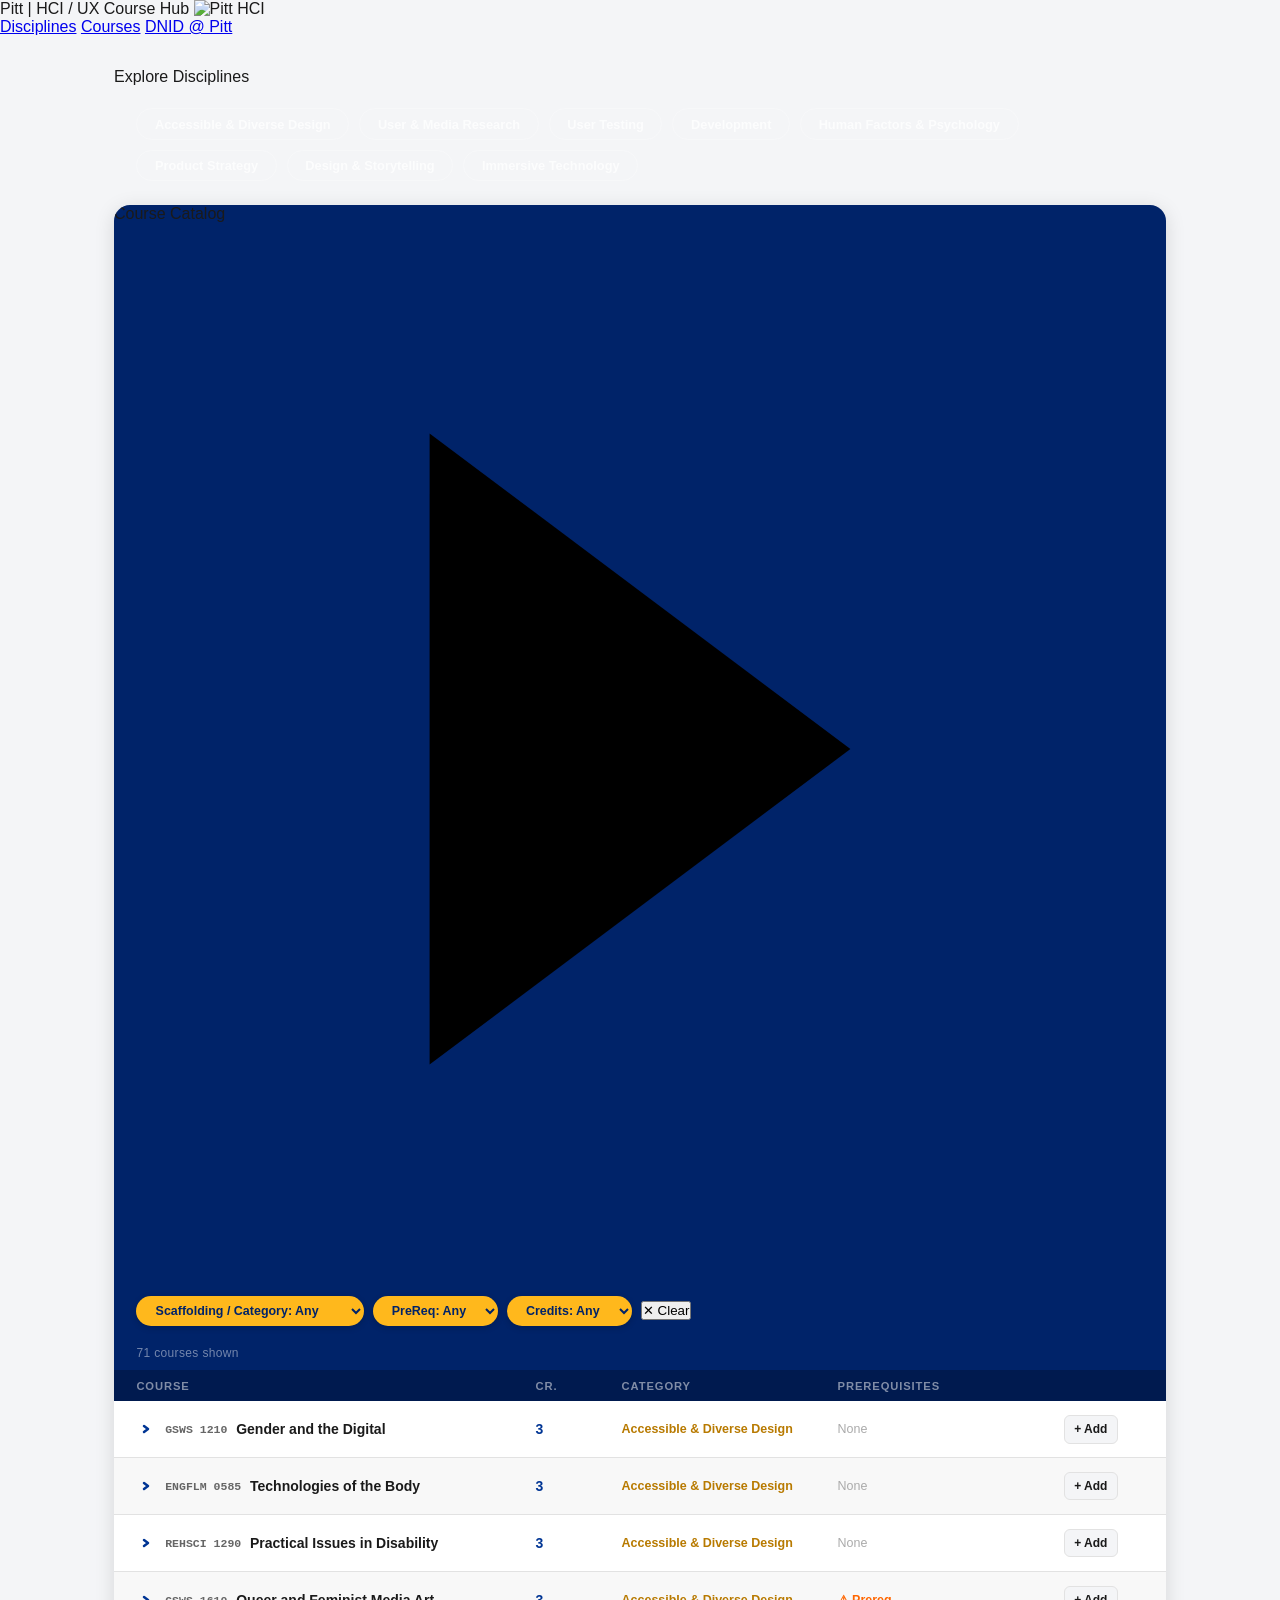
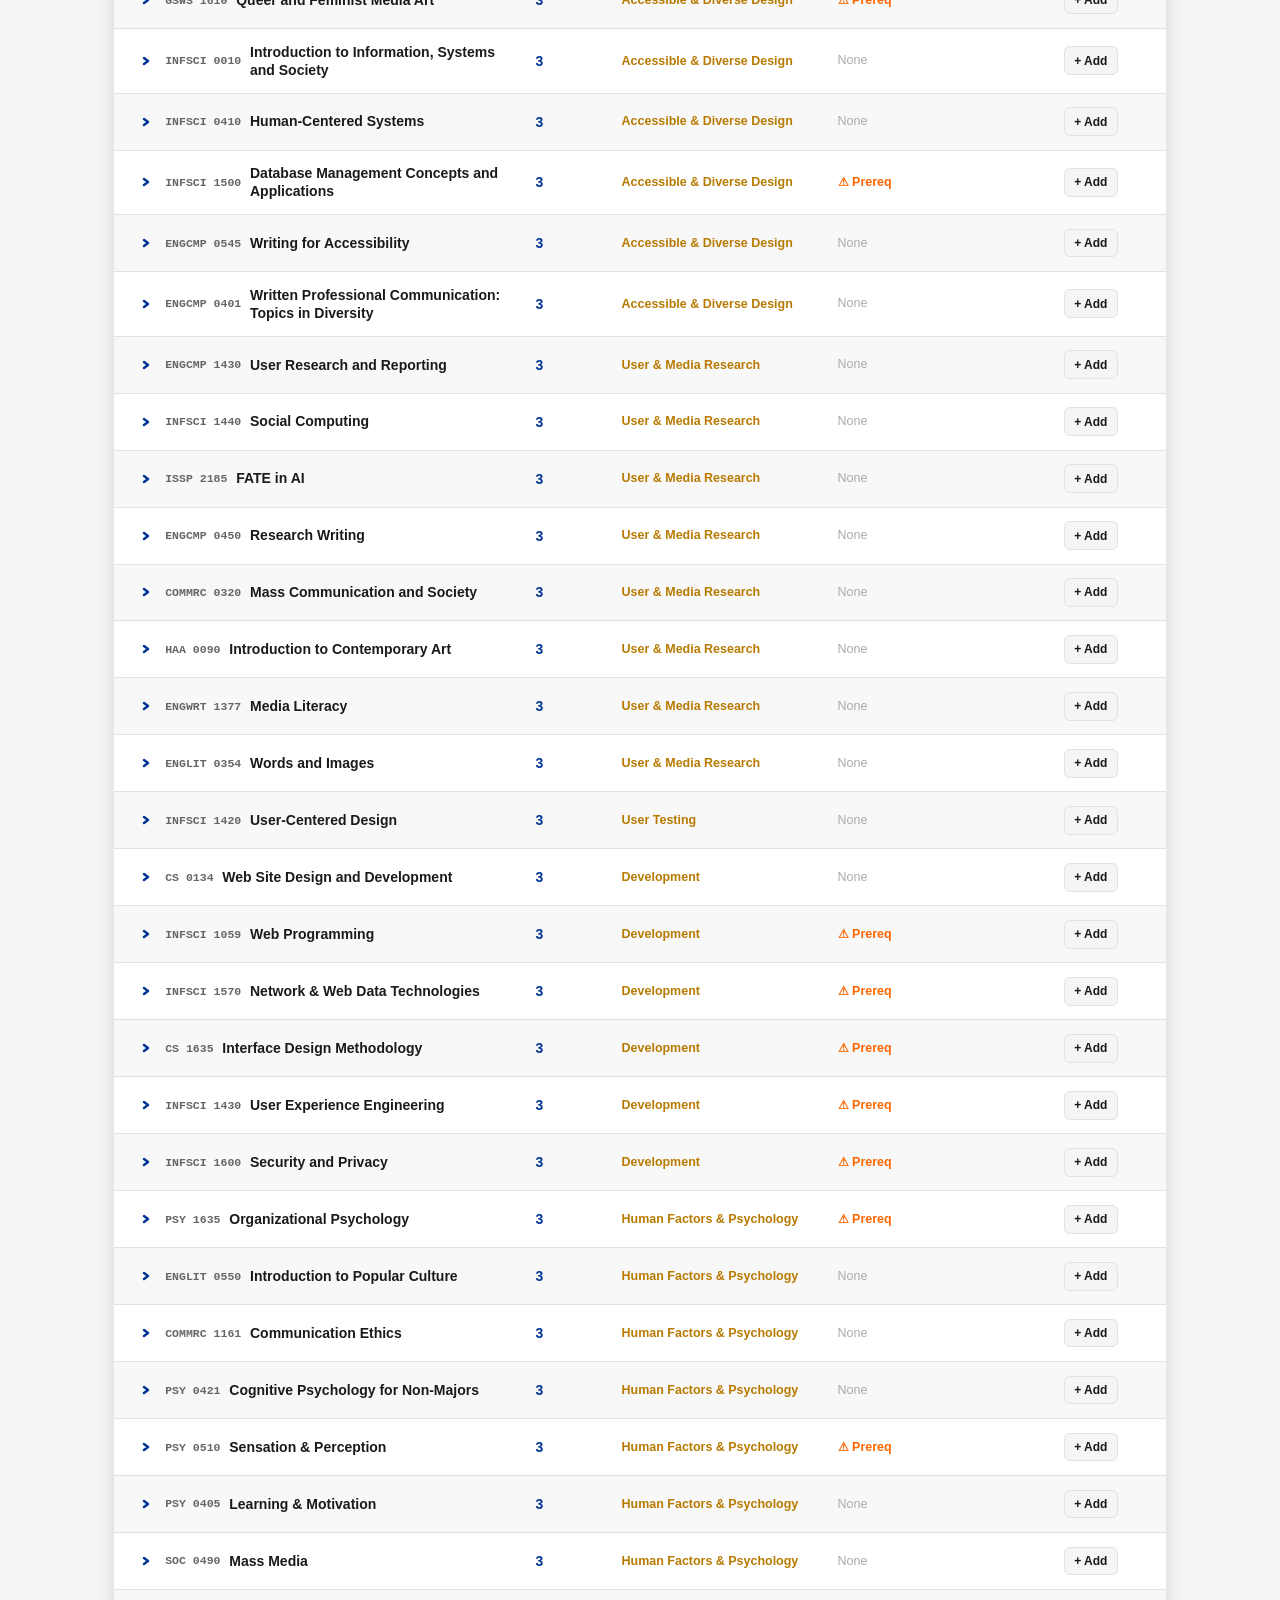
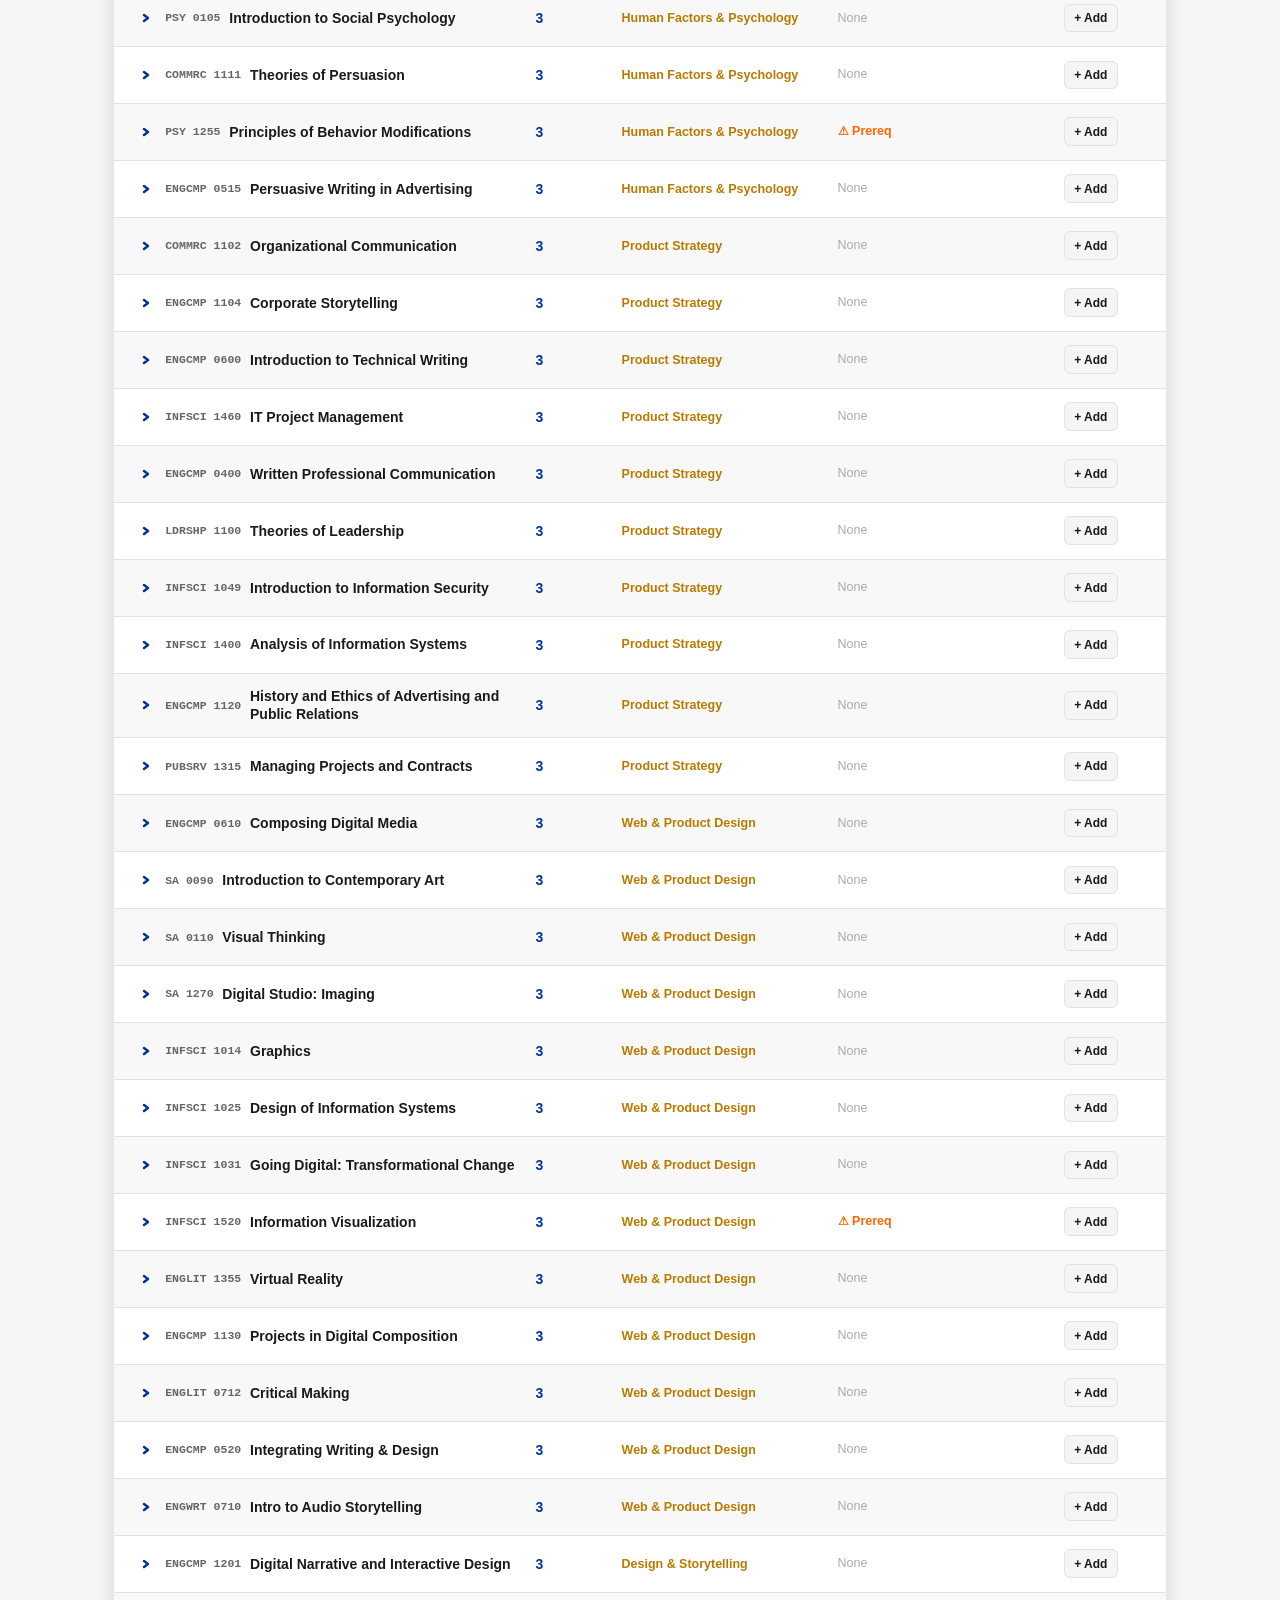
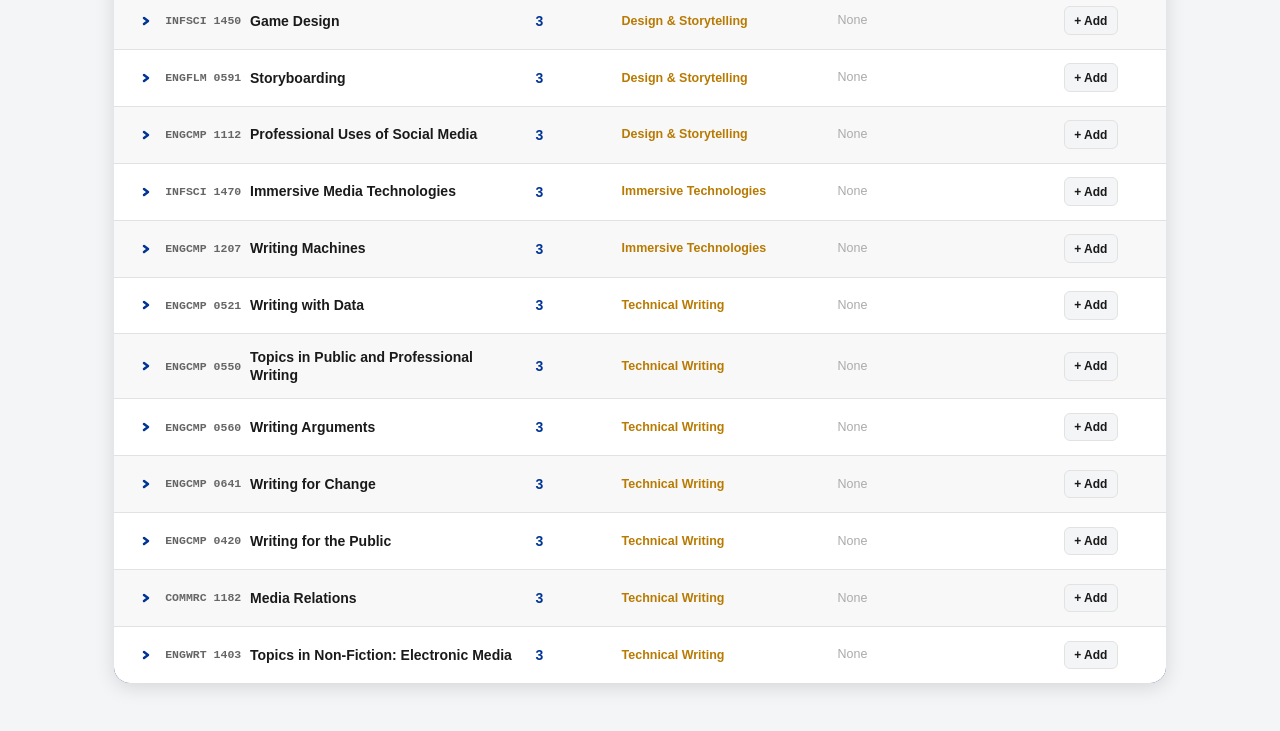
==== commit 36c98cca: "1more2" ====
--- a/index.html
+++ b/index.html
@@ -4,80 +4,114 @@
   <meta charset="UTF-8">
   <meta name="viewport" content="width=device-width, initial-scale=1.0">
   <title>Pitt HCI Course Hub</title>
-  <link href="https://fonts.googleapis.com/css2?family=Inter:wght@400;500;600;700;900&display=swap" rel="stylesheet">
+  <link href="https://fonts.googleapis.com/css2?family=Gothic+A1:wght@400;500;700;800;900&display=swap" rel="stylesheet">
   <link rel="stylesheet" href="style.css">
 </head>
 <body>
 
-<div class="hero">
-  <div class="hero-lockup">
-    <div class="lockup-pitt">PITT</div>
-    <div class="lockup-middle">
-      <span class="lockup-ux">UX</span>
-      <span class="lockup-slash">/</span>
-      <span class="lockup-hci">HCI</span>
+<header class="site-header">
+  <div class="header-inner">
+    <div class="header-left">
+      <span class="header-pitt">Pitt</span>
+      <span class="header-divider">|</span>
+      <span class="header-name">HCI / UX Course Hub</span>
+      <img src="cathy.svg" alt="Pitt HCI" class="header-logo">
     </div>
-    <div class="lockup-course">Course Hub</div>
   </div>
-
-  <img src="cathy.svg" alt="Pitt HCI Cathedral Logo" class="hero-logo">
-
-  <div class="hero-right">
-    <a class="hnav-link" href="#">HCI @ Pitt</a>
-    <a class="hnav-link" href="disciplines.html">Disciplines</a>
-    <div class="hero-divider"></div>
-    <div class="t-line">Explore HCI and UX coursework @ Pitt</div>
-    <div class="t-line">Filter by competency and skillset</div>
-    <div class="t-line">Build your course plan across departments</div>
-  </div>
-</div>
+  <nav class="header-nav">
+    <div class="header-nav-inner">
+      <a class="nav-link" href="#disciplines">Disciplines</a>
+      <a class="nav-link" href="#courses">Courses</a>
+      <a class="nav-link" href="https://www.dnid.pitt.edu/" target="_blank">DNID @ Pitt</a>
+    </div>
+  </nav>
+</header>
 
 <main>
-  <div id="cartPanel" class="cart-panel" style="display: none;">
-    <div class="cart-header">
-      <h3>Your Course Cart</h3>
+  <section id="disciplines" class="disciplines-section">
+    <div class="section-band">
+      <span>Explore Disciplines</span>
+    </div>
+    <div class="disciplines-body">
+      <div class="disc-pill-row" id="discPillRow"></div>
+    <div class="disc-detail" id="discDetail" style="display:none;">
+      <div class="disc-detail-body">
+        <h2 id="discDetailTitle"></h2>
+        <p id="discDetailDesc"></p>
+        <div class="disc-skills" id="discDetailSkills"></div>
+        <div class="disc-courses">
+          <h4>Related Courses</h4>
+          <ul id="discDetailCourses"></ul>
+        </div>
+      </div>
+      <div class="disc-detail-icon" id="discDetailIcon"></div>
+    </div>
+    </div>
+  </section>
+
+  <section id="cart" class="hub-container" style="display:none;" id="cartPanel">
+    <div class="section-band-navy">
+      <span>Your Course Cart</span>
       <span class="cart-count" id="cartCount">0 courses</span>
     </div>
-    <div id="cartItems" class="cart-items"></div>
-    
-    <div class="cart-skills">
-      <h4>Skill Breakdown</h4>
-      <div id="cartSkillCounts" class="skill-tags-container"></div>
-    </div>
-  </div>
-  
-  <div class="hub-container">
-    <div class="filter-bar">
-      <button class="filter-pill">
-        <select id="catSelect" onchange="render()">
-          <option value="">Scaffolding / Category: Any</option>
-        </select>
-      </button>
-      <button class="filter-pill">
-        <select id="creditsSelect" onchange="render()">
-          <option value="">Credits: Any</option>
-          <option value="3">3 Credits</option>
-        </select>
-      </button>
-      <button class="filter-pill">
-        <select id="prereqSelect" onchange="render()">
-          <option value="">PreReq: Any</option>
-          <option value="no">No Prereq</option>
-          <option value="yes">Has Prereq</option>
-        </select>
-      </button>
-      <button class="filter-pill clear-btn" onclick="clearFilters()">✕ Clear</button>
-    </div>
-    <div class="results-bar" id="resultsBar"></div>
     <div class="col-header">
       <div>Course</div>
       <div>Cr.</div>
       <div class="col-skill">Category</div>
       <div class="col-prereq">Prerequisites</div>
+      <div></div>
     </div>
-    <div class="course-list" id="courseList"></div>
-  </div>
+    <div id="cartItems" class="course-list"></div>
+    <div class="cart-skills-bar" id="cartSkillsBar" style="display:none;">
+      <span class="cart-skills-label">Skills:</span>
+      <div id="cartSkillCounts" class="skill-tags-container"></div>
+    </div>
+  </section>
+
+  <section id="courses" class="hub-container">
+    <div class="section-band-navy collapsible" onclick="toggleCourses()">
+      <span>Course Catalog</span>
+      <svg class="section-chevron open" id="coursesChevron" viewBox="0 0 10 10"><polyline points="3,2 7,5 3,8"/></svg>
+    </div>
+    <div id="coursesBody">
+      <div class="filter-bar">
+        <select class="filter-pill" id="catSelect" onchange="render()">
+          <option value="">Scaffolding / Category: Any</option>
+        </select>
+        <select class="filter-pill" id="prereqSelect" onchange="render()">
+          <option value="">PreReq: Any</option>
+          <option value="no">PreReq: No</option>
+          <option value="yes">PreReq: Yes</option>
+        </select>
+        <select class="filter-pill" id="creditsSelect" onchange="render()">
+          <option value="">Credits: Any</option>
+          <option value="3">Credits: 3</option>
+        </select>
+        <button class="clear-btn" onclick="clearFilters()">✕ Clear</button>
+      </div>
+      <div class="results-bar" id="resultsBar"></div>
+      <div class="col-header">
+        <div>Course</div>
+        <div>Cr.</div>
+        <div class="col-skill">Category</div>
+        <div class="col-prereq">Prerequisites</div>
+        <div></div>
+      </div>
+      <div class="course-list" id="courseList"></div>
+    </div>
+  </section>
+
 </main>
- <script src="script.js"></script>
+
+<script>
+function toggleCourses() {
+  const body    = document.getElementById('coursesBody');
+  const chevron = document.getElementById('coursesChevron');
+  const isOpen  = body.style.display !== 'none';
+  body.style.display = isOpen ? 'none' : 'block';
+  chevron.classList.toggle('open', !isOpen);
+}
+</script>
+<script src="script.js"></script>
 </body>
-</html>
+</html>
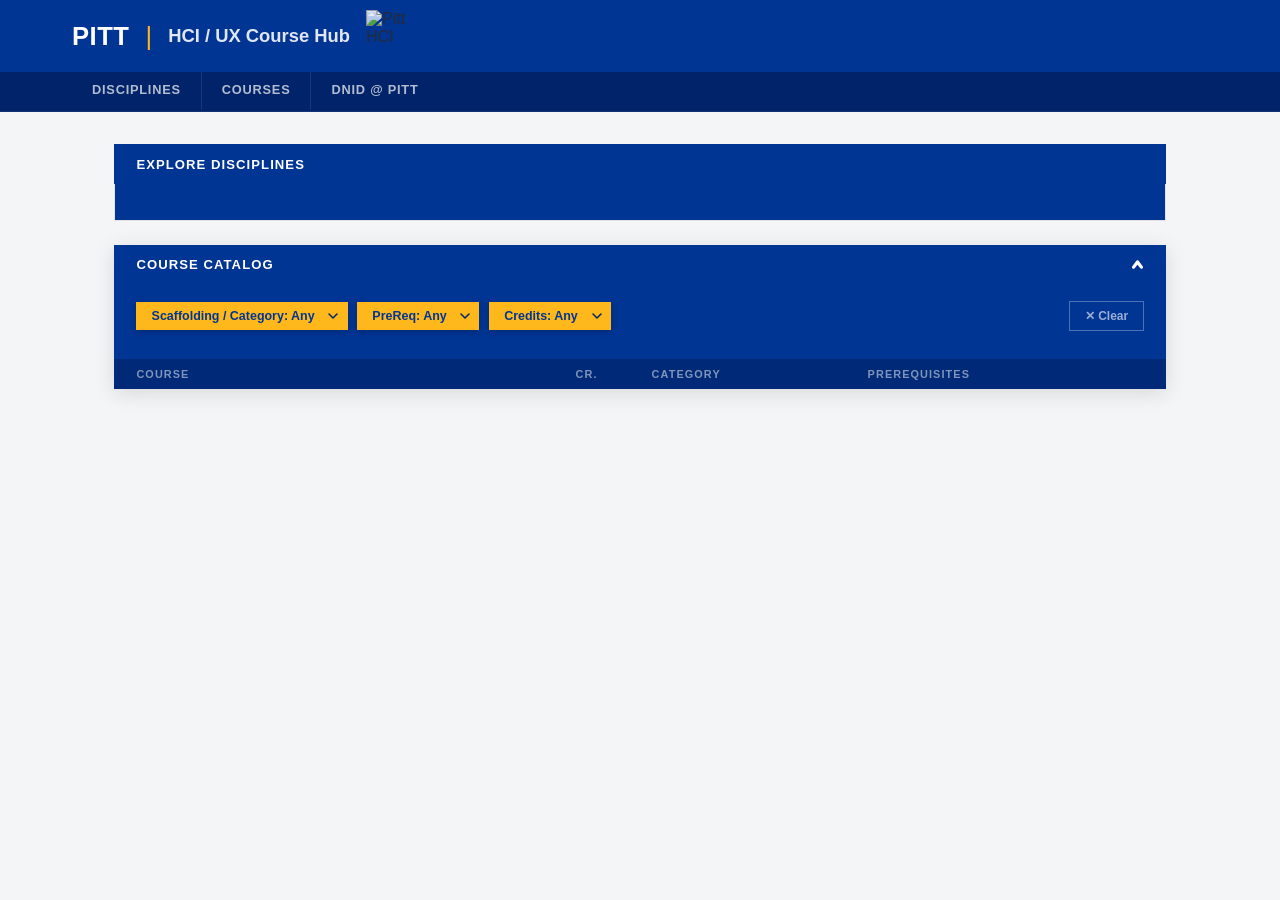
==== commit e6c4a689: "Merge branch 'main' into main" ====
--- a/index.html
+++ b/index.html
@@ -114,4 +114,4 @@
 </script>
 <script src="script.js"></script>
 </body>
-</html>+</html>
--- a/style.css
+++ b/style.css
@@ -4,216 +4,503 @@
   --blue-mid: #00307a;
   --gold: #FFB81C;
   --gold-dark: #d99500;
-  --gold-text: #b87a00;
-  --text: #1a1a1a;
+  --orange: #FF6600;
+  --white: #FFFFFF;
+  --dark-grey: #2B2B2B;
+  --text: #2B2B2B;
   --muted: #666;
   --border: #e2e2e2;
-  --bg: #f4f5f7;
-  --row-alt: #f8f8f8;
-  --shadow-md: 0 4px 20px rgba(0,0,0,0.13);
+  --bg-soft: #f4f5f7;
+  --row-alt: #fafafa;
+  --shadow-pill: 0 2px 6px rgba(0,0,0,0.22);
+  --shadow-md: 0 4px 20px rgba(0,0,0,0.12);
 }
 
 * { box-sizing: border-box; margin: 0; padding: 0; }
-body { font-family: 'Inter', sans-serif; background: var(--bg); color: var(--text); min-height: 100vh; }
-
-/* ── Hero ── */
-.hero {
-  background-image: linear-gradient(135deg, var(--blue-dark) 0%, var(--blue) 60%, var(--blue-mid) 100%);
-  padding: 2rem 2.5rem;
-  display: flex;
-  align-items: center;
-  gap: 2.5rem;
-  position: relative;
-}
-.hero-lockup { flex-shrink: 0; display: flex; flex-direction: column; line-height: 1; }
-.lockup-pitt { font-size: clamp(4rem, 7vw, 6.5rem); font-weight: 900; color: #fff; letter-spacing: -0.02em; text-transform: uppercase; }
-.lockup-middle { display: flex; align-items: baseline; margin-left: 0.45em; margin-top: -0.06em; }
-.lockup-ux { font-size: clamp(2.2rem, 4.5vw, 4rem); font-weight: 700; color: rgba(255,255,255,0.65); text-transform: uppercase; }
-.lockup-slash { font-size: clamp(2.8rem, 5.5vw, 5rem); font-weight: 200; color: var(--gold); margin: 0 0.3em; line-height: 1; }
-.lockup-hci { font-size: clamp(2.2rem, 4.5vw, 4rem); font-weight: 700; color: rgba(255,255,255,0.65); text-transform: uppercase; }
-.lockup-course { font-size: clamp(3.2rem, 6.5vw, 5.8rem); font-weight: 900; color: var(--gold); letter-spacing: -0.02em; margin-top: -0.05em; }
-.hero-logo { flex-shrink: 1; height: 300px; width: 300px; opacity: 0.9; margin-left: auto; margin-right: 0.1rem; }
-.hero-right { flex-shrink: 0; width: 300px; padding-left: 0.44rem; border-left: 1px solid rgba(255,255,255,0.15); display: flex; flex-direction: column; gap: 0.7rem; }
-.hnav-link { font-family: 'Inter', sans-serif; font-size: 1rem; font-weight: 700; color: rgba(255,255,255,0.95); text-decoration: none; letter-spacing: 0.01em; transition: color 0.15s; }
-.hnav-link:hover { color: var(--gold); }
-.hnav-link.active { color: var(--gold); }
-.hero-divider { width: 100%; height: 1px; background: rgba(255,255,255,0.12); margin: 0.2rem 0; }
-.t-line { font-family: 'Inter', sans-serif; font-size: 0.93rem; font-weight: 400; color: rgba(255,255,255,0.88); line-height: 1.5; }
-
-/* ── Layout ── */
-main { max-width: 1100px; margin: 0 auto; padding: 2rem 1.5rem 3rem; }
-.hub-container { background: var(--blue-dark); border-radius: 16px; overflow: hidden; box-shadow: var(--shadow-md); }
-
-/* ── Filter bar (index.html) ── */
-.filter-bar { padding: 1.1rem 1.4rem; display: flex; flex-wrap: wrap; gap: 0.55rem; align-items: center; }
-.filter-pill { background: var(--gold); color: var(--blue-dark); font-family: 'Inter', sans-serif; font-size: 0.78rem; font-weight: 700; padding: 0.42rem 0.95rem; border-radius: 20px; border: none; cursor: pointer; box-shadow: 0 2px 6px rgba(0,0,0,0.18); transition: background 0.15s, transform 0.1s; }
-.filter-pill:hover { background: var(--gold-dark); color: #fff; transform: translateY(-1px); }
-.filter-pill select { background: transparent; border: none; font-family: 'Inter', sans-serif; font-weight: 700; font-size: 0.78rem; color: inherit; cursor: pointer; outline: none; }
-.filter-pill.clear-btn { background: transparent; border: 1.5px solid rgba(255,255,255,0.3); color: rgba(255,255,255,0.7); margin-left: auto; box-shadow: none; }
-.filter-pill.clear-btn:hover { border-color: #fff; color: #fff; background: rgba(255,255,255,0.08); transform: none; }
-
-.results-bar { padding: 0.2rem 1.4rem 0.6rem; color: rgba(255,255,255,0.45); font-size: 0.75rem; font-weight: 500; letter-spacing: 0.03em; }
-
-/* ── Course table ── */
-.col-header { display: grid; grid-template-columns: 1fr 70px 200px 210px 80px; padding: 0.6rem 1.4rem; background: rgba(0,0,0,0.25); color: rgba(255,255,255,0.5); font-size: 0.7rem; font-weight: 700; text-transform: uppercase; letter-spacing: 0.08em; gap: 1rem; }
-.course-list { background: #fff; }
+body { font-family: 'Gothic A1', sans-serif; background: var(--bg-soft); color: var(--text); min-height: 100vh; }
+
+.site-header {
+  background: var(--blue);
+  position: sticky;
+  top: 0;
+  z-index: 100;
+}
+.header-inner {
+  max-width: 1200px;
+  margin: 0 auto;
+  padding: 0 2rem;
+  height: 72px;
+  display: flex;
+  align-items: center;
+  justify-content: space-between;
+}
+.header-left {
+  display: flex;
+  align-items: center;
+  gap: 1rem;
+}
+.header-pitt {
+  font-size: 1.6rem;
+  font-weight: 900;
+  color: var(--white);
+  letter-spacing: 0.02em;
+  text-transform: uppercase;
+}
+.header-divider {
+  font-size: 1.6rem;
+  font-weight: 300;
+  color: var(--gold);
+}
+.header-name {
+  font-size: 1.15rem;
+  font-weight: 700;
+  color: rgba(255,255,255,0.88);
+}
+.header-logo {
+  height: 52px;
+  width: 52px;
+  opacity: 0.9;
+}
+
+.header-nav {
+  background: var(--blue-dark);
+  border-bottom: 1px solid rgba(255,255,255,0.08);
+}
+.header-nav-inner {
+  max-width: 1200px;
+  margin: 0 auto;
+  padding: 0 2rem;
+  display: flex;
+}
+.nav-link {
+  font-family: 'Gothic A1', sans-serif;
+  font-size: 0.8rem;
+  font-weight: 700;
+  letter-spacing: 0.06em;
+  text-transform: uppercase;
+  color: rgba(255,255,255,0.7);
+  text-decoration: none;
+  padding: 0.65rem 1.25rem;
+  border-bottom: 3px solid transparent;
+  transition: color 0.15s, border-color 0.15s;
+  display: inline-block;
+}
+.nav-link:hover { color: var(--white); border-bottom-color: var(--gold); }
+.nav-link + .nav-link { border-left: 1px solid rgba(255,255,255,0.1); }
+
+main {
+  max-width: 1100px;
+  margin: 0 auto;
+  padding: 2rem 1.5rem 4rem;
+  display: flex;
+  flex-direction: column;
+  gap: 1.5rem;
+}
+
+.section-band {
+  background: var(--blue);
+  color: var(--white);
+  font-family: 'Gothic A1', sans-serif;
+  font-size: 0.82rem;
+  font-weight: 900;
+  letter-spacing: 0.08em;
+  text-transform: uppercase;
+  padding: 0.8rem 1.4rem;
+  border-radius: 10px 10px 0 0;
+  display: flex;
+  align-items: center;
+  justify-content: space-between;
+}
+
+.section-band-navy {
+  background: var(--blue);
+  color: var(--white);
+  font-family: 'Gothic A1', sans-serif;
+  font-size: 0.82rem;
+  font-weight: 900;
+  letter-spacing: 0.08em;
+  text-transform: uppercase;
+  padding: 0.8rem 1.4rem;
+  display: flex;
+  align-items: center;
+  justify-content: space-between;
+}
+.section-band-navy.collapsible { cursor: pointer; }
+.section-band-navy.collapsible:hover { background: var(--blue-mid); }
+
+.section-chevron {
+  width: 13px;
+  height: 13px;
+  fill: none;
+  stroke: currentColor;
+  stroke-width: 2.5;
+  stroke-linecap: round;
+  stroke-linejoin: round;
+  transform: rotate(90deg);
+  transition: transform 0.2s;
+  flex-shrink: 0;
+}
+.section-chevron.open { transform: rotate(-90deg); }
+
+.disciplines-section { width: 100%; }
+
+.disciplines-body {
+  background: var(--white);
+  border: 1px solid var(--border);
+  border-top: none;
+  border-radius: 0 0 10px 10px;
+  overflow: hidden;
+}
+
+.disc-pill-row {
+  display: flex;
+  flex-wrap: wrap;
+  gap: 8px;
+  padding: 1.1rem 1.4rem;
+  background: var(--blue);
+  border-bottom: none;
+}
+
+.disc-pill {
+  font-family: 'Gothic A1', sans-serif;
+  font-size: 0.78rem;
+  font-weight: 700;
+  padding: 0.38rem 1rem;
+  border-radius: 4px;
+  border: none;
+  background: var(--gold);
+  color: var(--blue);
+  cursor: pointer;
+  transition: all 0.15s;
+  box-shadow: var(--shadow-pill);
+}
+.disc-pill:hover { background: var(--gold-dark); }
+.disc-pill.active { background: var(--white); color: var(--blue); box-shadow: none; }
+
+.disc-detail {
+  display: flex;
+  flex-direction: row;
+  align-items: stretch;
+  background: var(--white);
+  border-top: 3px solid var(--gold);
+  min-height: 280px;
+  overflow: hidden;
+}
+
+.disc-detail-body {
+  flex: 1;
+  padding: 2rem 1.4rem 2rem 1.4rem;
+  display: flex;
+  flex-direction: column;
+  align-items: flex-start;
+  justify-content: flex-start;
+}
+
+.disc-detail-body h2 {
+  font-size: 1.4rem;
+  font-weight: 900;
+  color: var(--blue);
+  margin-bottom: 0.5rem;
+  text-align: left;
+}
+
+.disc-detail-body > p {
+  font-size: 0.9rem;
+  line-height: 1.7;
+  color: var(--muted);
+  margin-bottom: 1rem;
+  text-align: left;
+}
+
+.disc-skills {
+  display: inline-block;
+  font-size: 0.8rem;
+  font-weight: 600;
+  color: var(--blue);
+  background: #eef3fc;
+  border-radius: 6px;
+  padding: 0.5rem 0.9rem;
+  margin-bottom: 1.5rem;
+  line-height: 1.8;
+  text-align: left;
+}
+
+.disc-courses h4 {
+  font-size: 0.68rem;
+  font-weight: 800;
+  letter-spacing: 0.1em;
+  text-transform: uppercase;
+  color: var(--muted);
+  margin-bottom: 8px;
+}
+
+.disc-courses ul { list-style: none; }
+.disc-course-row { border-top: 1px solid var(--border); }
+.disc-course-row:last-child { border-bottom: 1px solid var(--border); }
+.disc-course-summary {
+  display: flex;
+  align-items: center;
+  gap: 10px;
+  padding: 9px 0;
+  cursor: pointer;
+  font-size: 0.85rem;
+  color: var(--text);
+  transition: color 0.12s;
+}
+
+.disc-course-summary:hover { color: var(--blue); }
+.disc-course-code { font-family: monospace; font-size: 0.72rem; color: var(--muted); flex-shrink: 0; }
+.disc-course-name { font-weight: 700; }
+.disc-course-detail {
+  display: none;
+  font-size: 0.8rem;
+  color: var(--muted);
+  line-height: 1.65;
+  border-left: 3px solid var(--gold);
+  margin-left: 8px;
+  padding: 6px 0 12px 14px;
+  margin-bottom: 8px;
+}
+.disc-course-detail.open { display: block; }
+
+.disc-detail-icon {
+  flex-shrink: 0;
+  width: 260px;
+  display: flex;
+  align-items: center;
+  justify-content: center;
+  background: none;
+  padding: 0;
+  overflow: hidden;
+}
+
+.disc-detail-icon img {
+  width: 100%;
+  height: 100%;
+  max-height: 260px;
+  object-fit: cover;
+  filter: brightness(0) saturate(100%) invert(12%) sepia(83%) saturate(3939%) hue-rotate(216deg) brightness(88%) contrast(101%);
+}
+
+.hub-container {
+  background: var(--blue);
+  border-radius: 10px;
+  overflow: hidden;
+  box-shadow: var(--shadow-md);
+}
+
+.filter-bar {
+  padding: 1rem 1.4rem;
+  display: flex;
+  flex-wrap: wrap;
+  gap: 0.6rem;
+  align-items: center;
+  background: var(--blue);
+}
+
+.filter-pill {
+  background: var(--gold);
+  color: var(--blue);
+  font-family: 'Gothic A1', sans-serif;
+  font-size: 0.78rem;
+  font-weight: 700;
+  padding: 0.45rem 2rem 0.45rem 0.95rem;
+  border-radius: 4px;
+  border: none;
+  cursor: pointer;
+  box-shadow: var(--shadow-pill);
+  appearance: none;
+  -webkit-appearance: none;
+  background-image: url("data:image/svg+xml,%3Csvg xmlns='http://www.w3.org/2000/svg' width='10' height='6' viewBox='0 0 10 6'%3E%3Cpath d='M1 1l4 4 4-4' stroke='%23002369' stroke-width='1.5' fill='none' stroke-linecap='round' stroke-linejoin='round'/%3E%3C/svg%3E");
+  background-repeat: no-repeat;
+  background-position: right 0.6rem center;
+  background-size: 10px;
+}
+.filter-pill:hover { background-color: var(--gold-dark); }
+
+.clear-btn {
+  background: transparent;
+  border: 1.5px solid rgba(255,255,255,0.3);
+  color: rgba(255,255,255,0.6);
+  font-family: 'Gothic A1', sans-serif;
+  font-size: 0.75rem;
+  font-weight: 700;
+  padding: 0.42rem 0.9rem;
+  border-radius: 4px;
+  cursor: pointer;
+  margin-left: auto;
+  transition: all 0.15s;
+}
+.clear-btn:hover { border-color: var(--white); color: var(--white); }
+
+.col-header {
+  display: grid;
+  grid-template-columns: 1fr 60px 200px 180px 80px;
+  padding: 0.55rem 1.4rem;
+  background: rgba(0,0,0,0.2);
+  color: rgba(255,255,255,0.5);
+  font-family: 'Gothic A1', sans-serif;
+  font-size: 0.68rem;
+  font-weight: 800;
+  text-transform: uppercase;
+  letter-spacing: 0.1em;
+  gap: 1rem;
+}
+
+.results-bar {
+  padding: 0.4rem 1.4rem;
+  background: var(--blue);
+  color: rgba(255,255,255,0.4);
+  font-size: 0.7rem;
+  font-weight: 500;
+  letter-spacing: 0.04em;
+}
+
+.course-list { background: var(--white); }
 .course-row { border-bottom: 1px solid var(--border); }
 .course-row:last-child { border-bottom: none; }
-.row-summary { display: grid; grid-template-columns: 1fr 70px 200px 210px 80px; align-items: center; padding: 0.85rem 1.4rem; gap: 1rem; cursor: pointer; transition: background 0.12s; }
+
+.row-summary {
+  display: grid;
+  grid-template-columns: 1fr 60px 200px 180px 80px;
+  align-items: center;
+  padding: 0.85rem 1.4rem;
+  gap: 1rem;
+  cursor: pointer;
+  transition: background 0.1s;
+}
 .row-summary:hover { background: #f0f4fc; }
 .course-row:nth-child(even) .row-summary { background: var(--row-alt); }
 .course-row:nth-child(even) .row-summary:hover { background: #edf1fa; }
-.toggle-btn { background: none; border: none; cursor: pointer; color: var(--blue); margin-right: 0.55rem; width: 20px; height: 20px; display: inline-flex; align-items: center; justify-content: center; transition: transform 0.2s; flex-shrink: 0; }
+
+.toggle-btn {
+  background: none;
+  border: none;
+  cursor: pointer;
+  color: var(--blue);
+  margin-right: 0.5rem;
+  width: 18px;
+  height: 18px;
+  display: inline-flex;
+  align-items: center;
+  justify-content: center;
+  transition: transform 0.2s;
+  flex-shrink: 0;
+}
 .toggle-btn.open { transform: rotate(90deg); }
 .toggle-btn svg { width: 10px; height: 10px; fill: none; stroke: currentColor; stroke-width: 2.5; stroke-linecap: round; stroke-linejoin: round; }
+
 .course-title-wrap { display: flex; align-items: center; }
-.course-code { font-family: monospace; font-size: 0.72rem; font-weight: 600; color: var(--muted); margin-right: 0.55rem; white-space: nowrap; }
-.course-title { font-size: 0.875rem; font-weight: 600; line-height: 1.3; }
-.credits-cell { font-size: 0.875rem; font-weight: 700; color: var(--blue); }
-.skill-cell { font-size: 0.78rem; font-weight: 700; color: var(--gold-text); line-height: 1.3; }
-.prereq-cell { font-size: 0.78rem; line-height: 1.35; }
-.prereq-warn { color: #FF6600; font-weight: 600; }
-.prereq-none { color: #aaa; font-weight: 500; }
-.row-detail { display: none; padding: 0.85rem 1.4rem 1rem 3.2rem; border-top: 1px solid var(--border); border-left: 3px solid var(--gold); background: #fafbff; font-size: 0.84rem; color: var(--muted); line-height: 1.65; }
+.course-code { font-family: monospace; font-size: 0.7rem; color: var(--muted); margin-right: 0.55rem; white-space: nowrap; }
+.course-title { font-family: 'Gothic A1', sans-serif; font-size: 0.875rem; font-weight: 700; line-height: 1.3; }
+.credits-cell { font-size: 0.875rem; font-weight: 800; color: var(--blue); }
+.skill-cell { font-size: 0.75rem; font-weight: 700; color: var(--gold-dark); line-height: 1.3; }
+.prereq-cell { font-size: 0.75rem; }
+.prereq-warn { color: #FF6600; font-weight: 700; }
+.prereq-none { color: #bbb; font-weight: 400; }
+
+.row-detail {
+  display: none;
+  padding: 0.85rem 1.4rem 1rem 3.1rem;
+  border-top: 1px solid var(--border);
+  border-left: 3px solid var(--gold);
+  background: #fafbff;
+  font-size: 0.84rem;
+  color: var(--muted);
+  line-height: 1.7;
+}
 .row-detail.open { display: block; }
 .detail-desc { margin-bottom: 0.75rem; }
-.detail-meta { display: flex; justify-content: space-between; align-items: center; flex-wrap: wrap; gap: 0.5rem; padding-top: 0.6rem; border-top: 1px solid var(--border); }
-.detail-term { font-size: 0.78rem; font-weight: 600; color: var(--text); }
+.detail-meta {
+  display: flex;
+  justify-content: space-between;
+  align-items: center;
+  flex-wrap: wrap;
+  gap: 0.5rem;
+  padding-top: 0.6rem;
+  border-top: 1px solid var(--border);
+}
+.detail-term { font-size: 0.75rem; font-weight: 700; color: var(--dark-grey); }
 .detail-term span { color: var(--muted); font-weight: 400; }
-.peoplesoft-link { font-size: 0.78rem; color: var(--blue); text-decoration: none; font-weight: 600; }
+.peoplesoft-link { font-size: 0.75rem; color: var(--blue); text-decoration: none; font-weight: 700; }
 .peoplesoft-link:hover { text-decoration: underline; }
-.empty-msg { text-align: center; padding: 3rem; color: #bbb; font-size: 0.9rem; background: #fff; }
-.add-btn { background: var(--bg); border: 1px solid var(--border); color: var(--text); padding: 0.4rem 0.6rem; border-radius: 6px; font-size: 0.75rem; font-weight: 700; cursor: pointer; transition: all 0.15s; }
-.add-btn:hover { background: var(--blue); color: #fff; border-color: var(--blue); }
-.add-btn.in-cart { background: var(--gold); color: var(--blue-dark); border-color: var(--gold-dark); }
-
-/* ── Cart panel ── */
-.cart-panel { background: #fff; padding: 1.5rem; border-radius: 16px; box-shadow: var(--shadow-md); margin-bottom: 2rem; border-top: 5px solid var(--gold); }
-.cart-header { display: flex; justify-content: space-between; align-items: baseline; margin-bottom: 1rem; }
-.cart-header h3 { font-size: 1.25rem; color: var(--blue-dark); font-weight: 800; }
-.cart-count { font-size: 0.85rem; font-weight: 600; color: var(--muted); }
-.cart-item-wrapper { border-bottom: 1px solid var(--border); }
-.cart-item-wrapper:last-child { border-bottom: none; }
-.cart-item { display: flex; justify-content: space-between; align-items: center; font-size: 0.85rem; padding: 0.75rem 0; }
-.cart-item-title-wrap { display: flex; align-items: center; }
-.cart-item-title { font-weight: 600; color: var(--text); }
-.cart-item-dept { font-family: monospace; color: var(--muted); margin-right: 0.5rem; }
-.cart-item-detail { display: none; padding: 0 1rem 1rem 2rem; font-size: 0.8rem; color: var(--muted); line-height: 1.5; }
-.cart-item-detail.open { display: block; }
-.cart-item-remove { color: #c05c00; background: none; border: none; cursor: pointer; font-weight: 600; font-size: 0.75rem; }
+.empty-msg { text-align: center; padding: 3rem; color: #bbb; font-size: 0.9rem; }
+
+.add-btn {
+  background: var(--bg-soft);
+  border: 1px solid var(--border);
+  color: var(--text);
+  padding: 0.35rem 0.6rem;
+  border-radius: 4px;
+  font-family: 'Gothic A1', sans-serif;
+  font-size: 0.72rem;
+  font-weight: 700;
+  cursor: pointer;
+  transition: all 0.15s;
+}
+.add-btn:hover { background: var(--blue); color: var(--white); border-color: var(--blue); }
+.add-btn.in-cart { background: var(--gold); color: var(--blue); border-color: var(--gold-dark); }
+
+.cart-count {
+  font-size: 0.8rem;
+  font-weight: 700;
+  color: rgba(255,255,255,0.6);
+  letter-spacing: 0.02em;
+  text-transform: none;
+}
+.cart-skills-bar {
+  background: var(--blue);
+  padding: 0.75rem 1.4rem;
+  display: flex;
+  align-items: center;
+  flex-wrap: wrap;
+  gap: 0.5rem;
+}
+.cart-skills-label {
+  font-size: 0.7rem;
+  font-weight: 800;
+  text-transform: uppercase;
+  letter-spacing: 0.08em;
+  color: rgba(255,255,255,0.45);
+  margin-right: 0.25rem;
+}
+.skill-badge {
+  display: inline-flex;
+  align-items: center;
+  background: rgba(255,255,255,0.1);
+  border: 1px solid rgba(255,255,255,0.15);
+  padding: 0.2rem 0.6rem;
+  border-radius: 20px;
+  font-size: 0.7rem;
+  color: rgba(255,255,255,0.8);
+}
+.skill-badge span {
+  font-weight: 900;
+  color: var(--gold);
+  margin-left: 0.35rem;
+}
+.cart-item-remove {
+  background: none;
+  border: none;
+  color: #FF6600;
+  font-family: 'Gothic A1', sans-serif;
+  font-size: 0.72rem;
+  font-weight: 700;
+  cursor: pointer;
+  padding: 0.2rem 0.4rem;
+}
 .cart-item-remove:hover { text-decoration: underline; }
-.cart-skills h4 { font-size: 0.75rem; margin: 1.5rem 0 0.5rem; color: var(--muted); text-transform: uppercase; letter-spacing: 0.05em; }
-.skill-badge { display: inline-flex; align-items: center; background: var(--bg); border: 1px solid var(--border); padding: 0.3rem 0.7rem; border-radius: 20px; font-size: 0.75rem; margin: 0.2rem 0.2rem 0 0; }
-.skill-badge span { font-weight: 800; color: var(--blue); margin-left: 0.4rem; background: rgba(0,53,148,0.1); padding: 0.1rem 0.4rem; border-radius: 10px; }
-
-/* ── Back link ── */
-.back-link { padding: 1.2rem 1.4rem 0; }
-.back-link a { font-size: 0.8rem; font-weight: 700; color: rgba(255,255,255,0.6); text-decoration: none; letter-spacing: 0.05em; transition: color 0.15s; }
-.back-link a:hover { color: var(--gold); }
-
-/* ── Disciplines page ── */
-.disc-pill-row {
-  display: flex;
-  flex-wrap: wrap;
-  gap: 10px;
-  padding: 1.4rem;
-  border-bottom: 1px solid rgba(255,255,255,0.08);
-}
-
-.disc-pill {
-  font-family: 'Inter', sans-serif;
-  font-size: 0.8rem;
-  font-weight: 700;
-  padding: 0.45rem 1.1rem;
-  border-radius: 20px;
-  border: 1.5px solid rgba(255,255,255,0.25);
-  background: transparent;
-  color: rgba(255,255,255,0.75);
-  cursor: pointer;
-  transition: all 0.15s;
-  display: flex;
-  align-items: center;
-  gap: 8px;
-}
-.disc-pill svg { width: 16px; height: 16px; flex-shrink: 0; }
-.disc-pill:hover { border-color: var(--gold); color: var(--gold); background: rgba(255,184,28,0.08); }
-.disc-pill.active { background: var(--gold); border-color: var(--gold); color: var(--blue-dark); }
-
-.disc-detail {
-  display: flex;
-  gap: 2.5rem;
-  padding: 2rem 1.4rem 2.5rem;
-  background: var(--blue-dark);
-  align-items: flex-start;
-}
-.disc-detail-icon {
-  flex-shrink: 0;
-  width: 240px;
-  display: flex;
-  align-items: center;
-  justify-content: flex-start;
-}
-.disc-detail-icon img {
-  width: 240px;
-  height: 240px;
-  object-fit: contain;
-}
-.disc-detail-body { flex: 1; }
-.disc-detail-body h2 { font-size: 1.35rem; font-weight: 800; color: #fff; margin-bottom: 0.6rem; }
-.disc-detail-body p { font-size: 0.9rem; line-height: 1.65; color: rgba(255,255,255,0.7); margin-bottom: 1rem; }
-.disc-skills {
-  font-size: 0.85rem;
-  color: rgba(255,255,255,0.6);
-  margin-bottom: 1.25rem;
-  line-height: 1.6;
-}
-.disc-courses h4 {
-  font-size: 0.7rem;
-  font-weight: 700;
-  letter-spacing: 0.1em;
-  text-transform: uppercase;
-  color: rgba(255,255,255,0.4);
-  margin-bottom: 8px;
-}
-.disc-courses ul { list-style: none; display: flex; flex-direction: column; gap: 0; }
-.disc-course-row { border-top: 1px solid rgba(255,255,255,0.08); }
-.disc-course-row:last-child { border-bottom: 1px solid rgba(255,255,255,0.08); }
-.disc-course-summary {
-  display: flex;
-  align-items: center;
-  gap: 8px;
-  padding: 8px 0;
-  cursor: pointer;
-  font-size: 0.85rem;
-  color: rgba(255,255,255,0.85);
-  transition: color 0.12s;
-}
-.disc-course-summary:hover { color: var(--gold); }
-.disc-course-code { font-family: monospace; font-size: 0.75rem; color: rgba(255,255,255,0.45); }
-.disc-course-name { font-weight: 500; }
-.disc-course-detail {
-  display: none;
-  padding: 6px 0 12px 28px;
-  font-size: 0.8rem;
-  color: rgba(255,255,255,0.55);
-  line-height: 1.6;
-  border-left: 2px solid var(--gold);
-  margin-left: 8px;
-  padding-left: 14px;
-  margin-bottom: 8px;
-}
-.disc-course-detail.open { display: block; }
-
-/* ── Responsive ── */
+
 @media (max-width: 800px) {
-  .hero { flex-wrap: wrap; padding: 2rem 1.25rem; gap: 1.5rem; }
-  .hero-logo, .hero-right { display: none; }
+  .header-inner { height: 60px; padding: 0 1rem; }
+  .header-name { display: none; }
+  .header-logo { height: 42px; width: 42px; }
+  .disc-detail { flex-direction: column; }
+  .disc-detail-icon { width: 100%; height: 180px; padding: 1rem; }
   .col-header { grid-template-columns: 1fr 50px; }
   .col-header .col-skill, .col-header .col-prereq { display: none; }
   .row-summary { grid-template-columns: 1fr 50px; }
   .skill-cell, .prereq-cell { display: none; }
 }
-@media (max-width: 600px) {
-  .disc-detail { flex-direction: column; }
-  .disc-detail-icon { width: 100%; height: 100px; }
-}
+
+*, *::before, *::after { border-radius: 0 !important; }
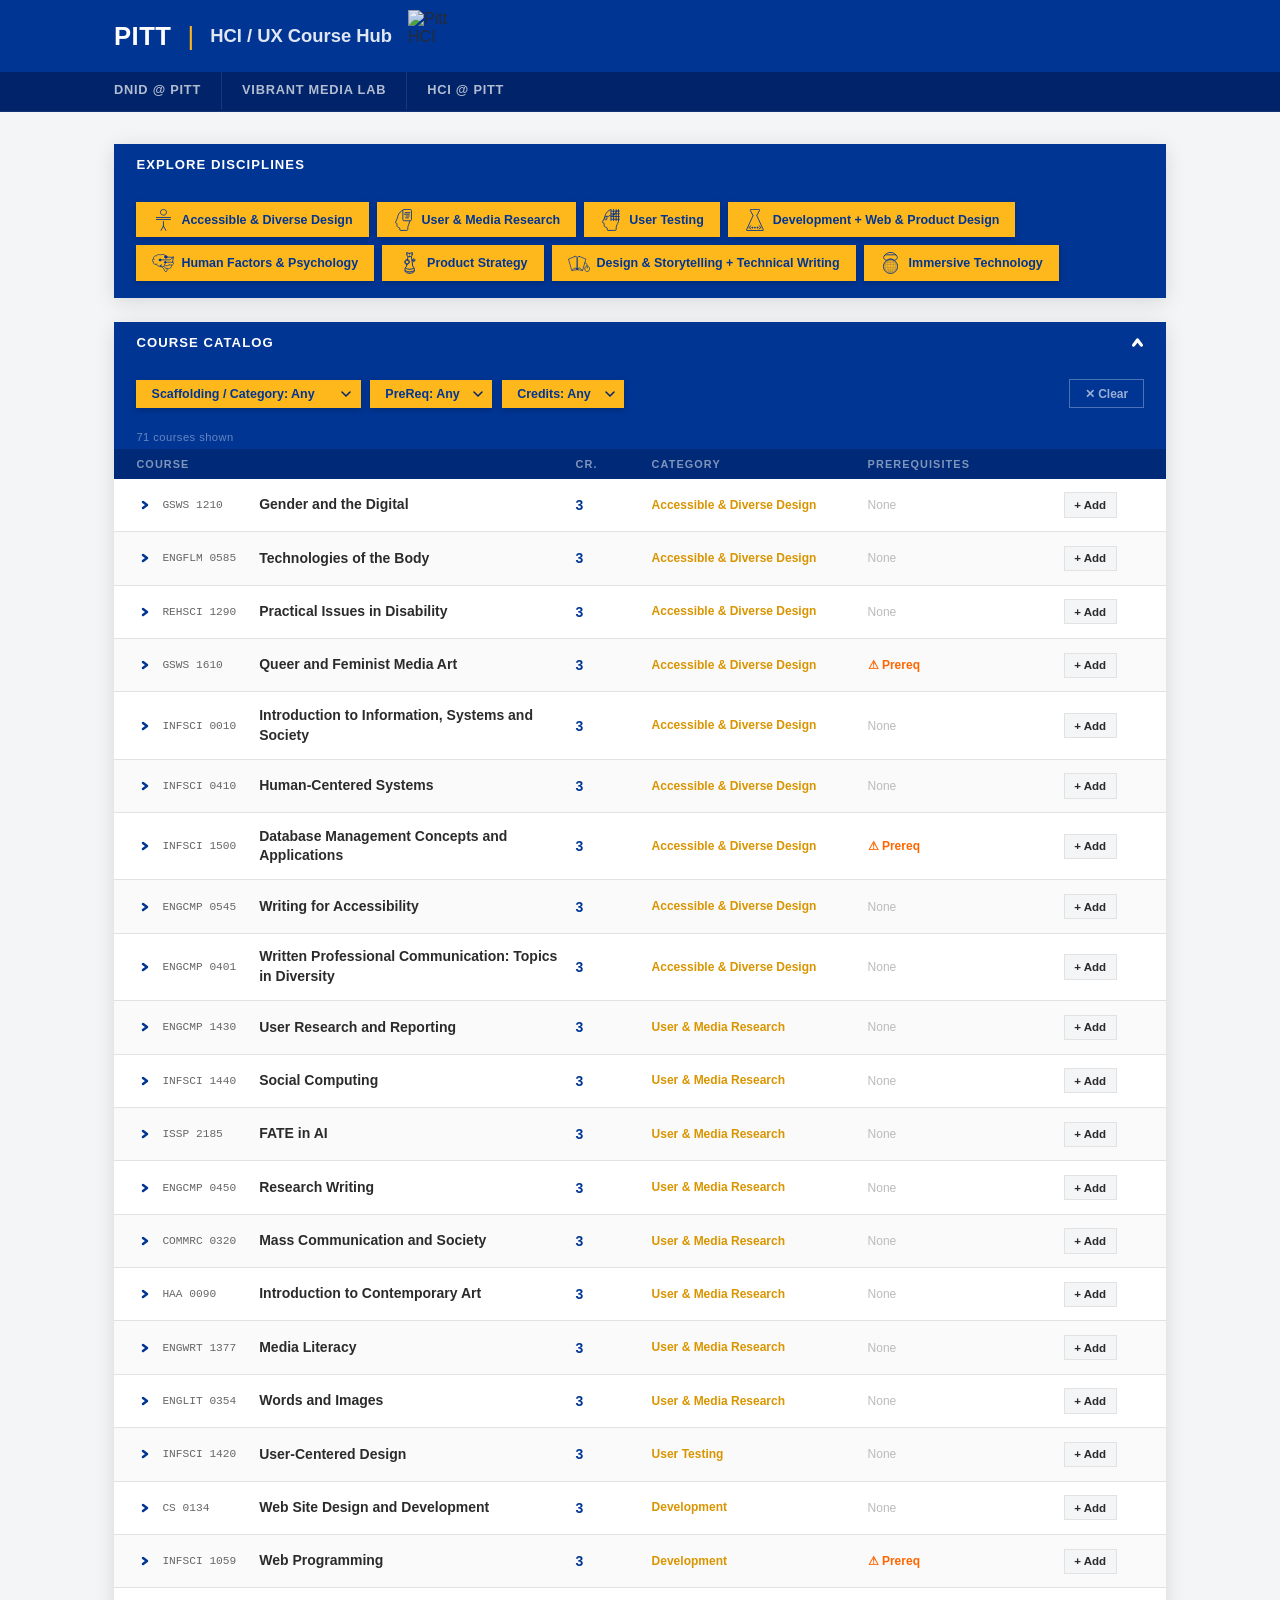
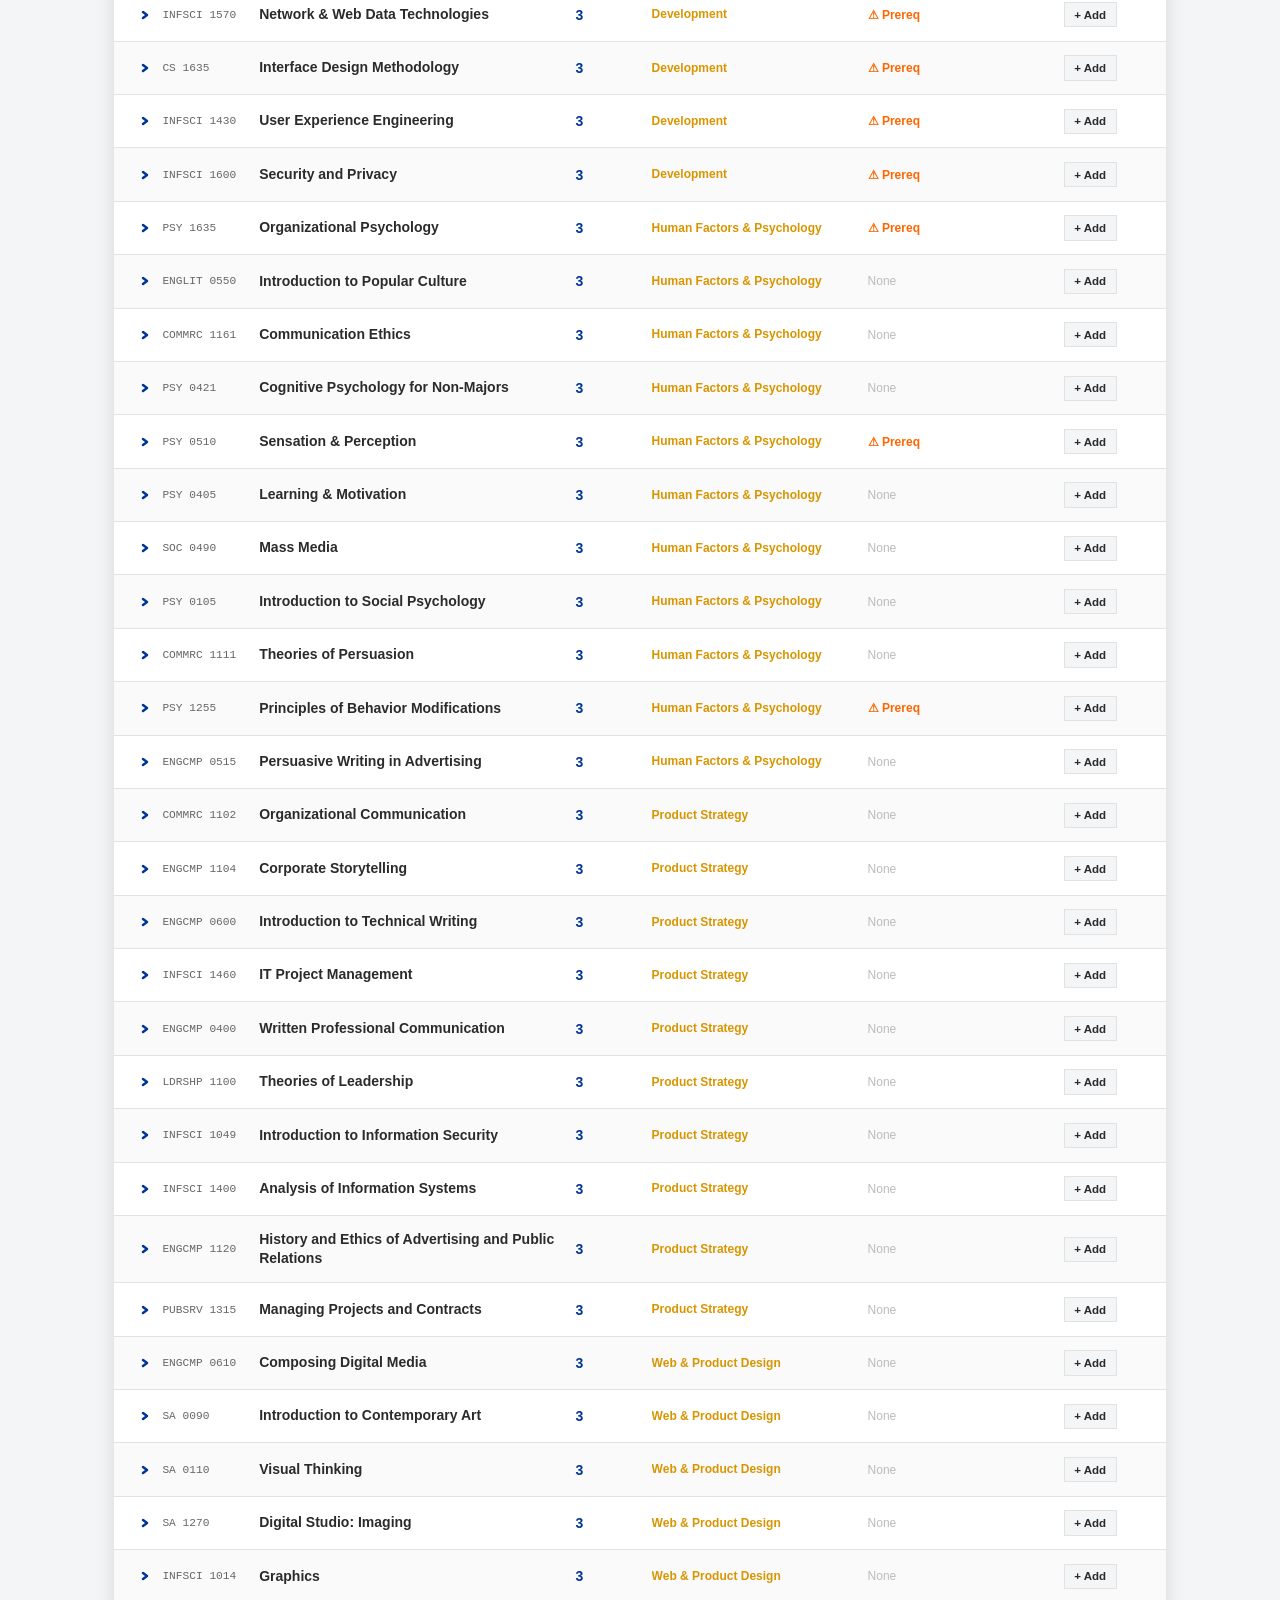
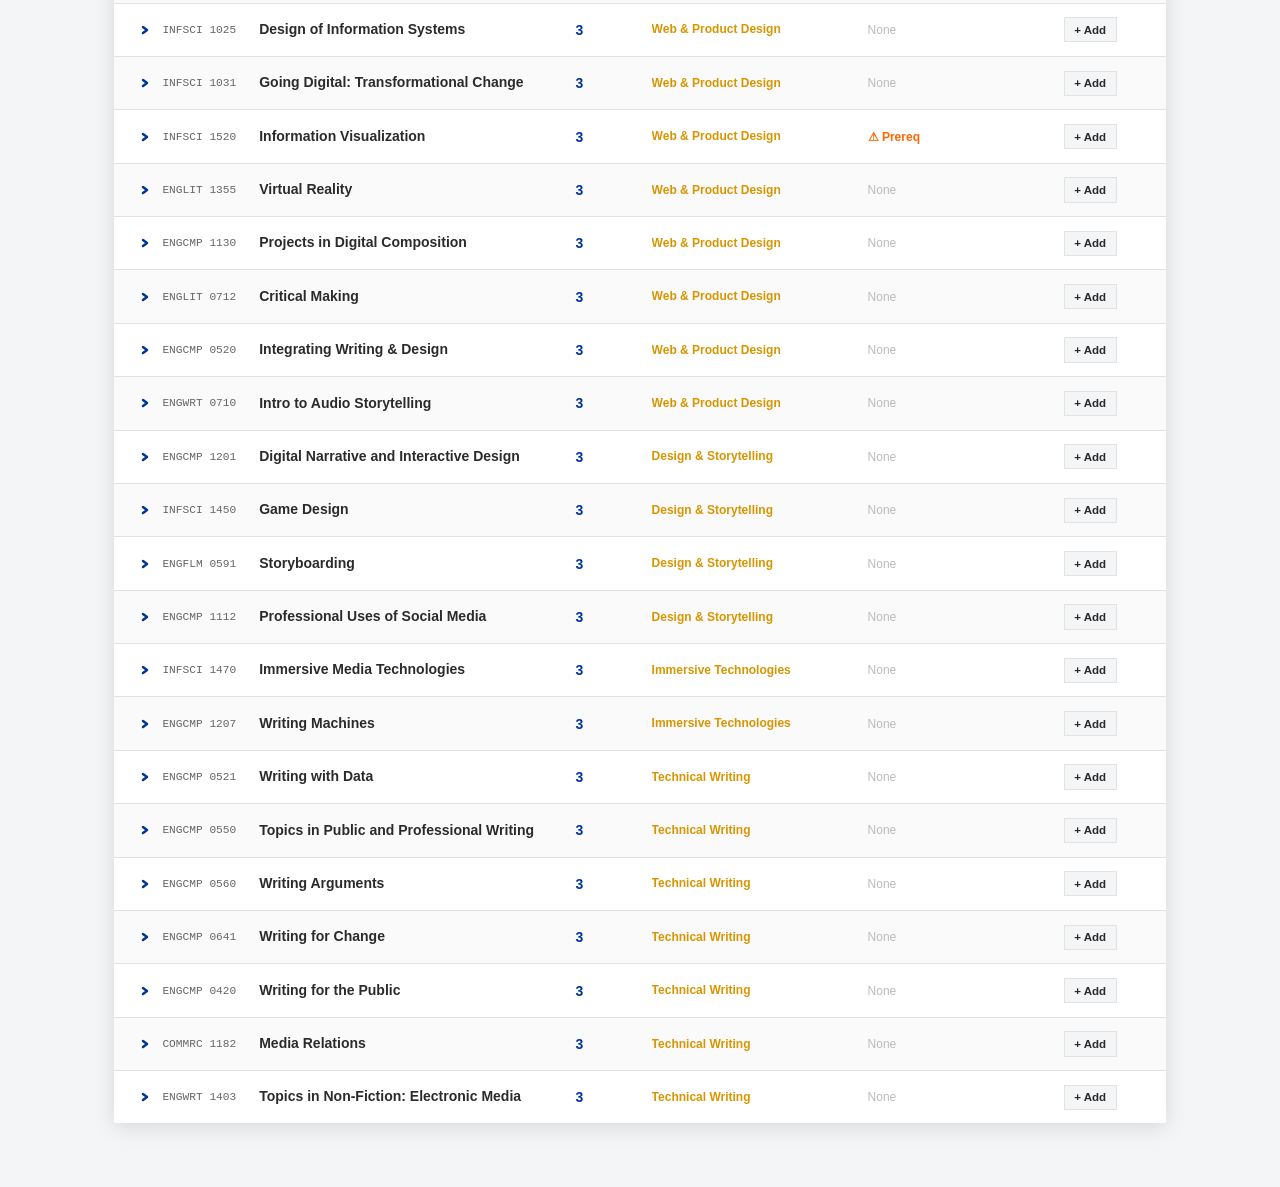
==== commit 119a2060: "Align+Header fix" ====
--- a/index.html
+++ b/index.html
@@ -20,9 +20,10 @@
   </div>
   <nav class="header-nav">
     <div class="header-nav-inner">
-      <a class="nav-link" href="#disciplines">Disciplines</a>
-      <a class="nav-link" href="#courses">Courses</a>
       <a class="nav-link" href="https://www.dnid.pitt.edu/" target="_blank">DNID @ Pitt</a>
+      <a class="nav-link" href="https://vml.pitt.edu/">Vibrant Media Lab</a>
+      <a class="nav-link" href="https://www.cs.pitt.edu/research/areas/human-computer-interaction" target="_blank">HCI @ Pitt</a>
+      
     </div>
   </nav>
 </header>
@@ -34,18 +35,19 @@
     </div>
     <div class="disciplines-body">
       <div class="disc-pill-row" id="discPillRow"></div>
-    <div class="disc-detail" id="discDetail" style="display:none;">
-      <div class="disc-detail-body">
+      <div class="disc-detail" id="discDetail" style="display:none;">
         <h2 id="discDetailTitle"></h2>
         <p id="discDetailDesc"></p>
         <div class="disc-skills" id="discDetailSkills"></div>
+        <div class="disc-careers">
+          <h4>Career Paths</h4>
+          <div id="discDetailCareers"></div>
+        </div>
         <div class="disc-courses">
           <h4>Related Courses</h4>
           <ul id="discDetailCourses"></ul>
         </div>
       </div>
-      <div class="disc-detail-icon" id="discDetailIcon"></div>
-    </div>
     </div>
   </section>
 
@@ -114,4 +116,4 @@
 </script>
 <script src="script.js"></script>
 </body>
-</html>
+</html>
--- a/style.css
+++ b/style.css
@@ -26,9 +26,9 @@
   z-index: 100;
 }
 .header-inner {
-  max-width: 1200px;
+  max-width: 1100px;
   margin: 0 auto;
-  padding: 0 2rem;
+  padding: 0 1.5rem;
   height: 72px;
   display: flex;
   align-items: center;
@@ -40,6 +40,7 @@
   gap: 1rem;
 }
 .header-pitt {
+  font-family: 'Barlow Condensed', sans-serif;
   font-size: 1.6rem;
   font-weight: 900;
   color: var(--white);
@@ -67,9 +68,9 @@
   border-bottom: 1px solid rgba(255,255,255,0.08);
 }
 .header-nav-inner {
-  max-width: 1200px;
+  max-width: 1100px;
   margin: 0 auto;
-  padding: 0 2rem;
+  padding: 0 1.5rem;
   display: flex;
 }
 .nav-link {
@@ -85,8 +86,9 @@
   transition: color 0.15s, border-color 0.15s;
   display: inline-block;
 }
+.nav-link:first-child { padding-left: 0; }
 .nav-link:hover { color: var(--white); border-bottom-color: var(--gold); }
-.nav-link + .nav-link { border-left: 1px solid rgba(255,255,255,0.1); }
+.nav-link + .nav-link { border-left: 1px solid rgba(255,255,255,0.1); padding-left: 1.25rem; }
 
 main {
   max-width: 1100px;
@@ -106,7 +108,6 @@
   letter-spacing: 0.08em;
   text-transform: uppercase;
   padding: 0.8rem 1.4rem;
-  border-radius: 10px 10px 0 0;
   display: flex;
   align-items: center;
   justify-content: space-between;
@@ -142,13 +143,15 @@
 }
 .section-chevron.open { transform: rotate(-90deg); }
 
-.disciplines-section { width: 100%; }
+.disciplines-section {
+  width: 100%;
+  background: var(--blue);
+  overflow: hidden;
+  box-shadow: var(--shadow-md);
+}
 
 .disciplines-body {
   background: var(--white);
-  border: 1px solid var(--border);
-  border-top: none;
-  border-radius: 0 0 10px 10px;
   overflow: hidden;
 }
 
@@ -158,58 +161,52 @@
   gap: 8px;
   padding: 1.1rem 1.4rem;
   background: var(--blue);
-  border-bottom: none;
 }
 
 .disc-pill {
   font-family: 'Gothic A1', sans-serif;
   font-size: 0.78rem;
   font-weight: 700;
-  padding: 0.38rem 1rem;
-  border-radius: 4px;
+  padding: 0.42rem 1rem;
   border: none;
   background: var(--gold);
   color: var(--blue);
   cursor: pointer;
   transition: all 0.15s;
   box-shadow: var(--shadow-pill);
+  display: flex;
+  align-items: center;
+  gap: 7px;
 }
 .disc-pill:hover { background: var(--gold-dark); }
 .disc-pill.active { background: var(--white); color: var(--blue); box-shadow: none; }
 
+.disc-pill-icon {
+  width: 22px;
+  height: 22px;
+  object-fit: contain;
+  flex-shrink: 0;
+  filter: brightness(0) saturate(100%) invert(14%) sepia(96%) saturate(2800%) hue-rotate(213deg) brightness(85%) contrast(110%);
+}
+
 .disc-detail {
-  display: flex;
-  flex-direction: row;
-  align-items: stretch;
+  padding: 2rem 1.4rem 2.5rem;
   background: var(--white);
   border-top: 3px solid var(--gold);
-  min-height: 280px;
-  overflow: hidden;
-}
-
-.disc-detail-body {
-  flex: 1;
-  padding: 2rem 1.4rem 2rem 1.4rem;
-  display: flex;
-  flex-direction: column;
-  align-items: flex-start;
-  justify-content: flex-start;
-}
-
-.disc-detail-body h2 {
+}
+
+.disc-detail h2 {
   font-size: 1.4rem;
   font-weight: 900;
   color: var(--blue);
   margin-bottom: 0.5rem;
-  text-align: left;
-}
-
-.disc-detail-body > p {
+}
+
+.disc-detail > p {
   font-size: 0.9rem;
   line-height: 1.7;
   color: var(--muted);
   margin-bottom: 1rem;
-  text-align: left;
 }
 
 .disc-skills {
@@ -218,13 +215,16 @@
   font-weight: 600;
   color: var(--blue);
   background: #eef3fc;
-  border-radius: 6px;
   padding: 0.5rem 0.9rem;
   margin-bottom: 1.5rem;
   line-height: 1.8;
-  text-align: left;
-}
-
+}
+
+.disc-careers {
+  margin-bottom: 1.5rem;
+}
+
+.disc-careers h4,
 .disc-courses h4 {
   font-size: 0.68rem;
   font-weight: 800;
@@ -234,6 +234,16 @@
   margin-bottom: 8px;
 }
 
+.career-tag {
+  display: inline-block;
+  font-size: 0.75rem;
+  font-weight: 700;
+  color: var(--blue);
+  background: #eef3fc;
+  padding: 0.25rem 0.75rem;
+  margin: 0.2rem 0.2rem 0 0;
+}
+
 .disc-courses ul { list-style: none; }
 .disc-course-row { border-top: 1px solid var(--border); }
 .disc-course-row:last-child { border-bottom: 1px solid var(--border); }
@@ -247,7 +257,6 @@
   color: var(--text);
   transition: color 0.12s;
 }
-
 .disc-course-summary:hover { color: var(--blue); }
 .disc-course-code { font-family: monospace; font-size: 0.72rem; color: var(--muted); flex-shrink: 0; }
 .disc-course-name { font-weight: 700; }
@@ -263,28 +272,8 @@
 }
 .disc-course-detail.open { display: block; }
 
-.disc-detail-icon {
-  flex-shrink: 0;
-  width: 260px;
-  display: flex;
-  align-items: center;
-  justify-content: center;
-  background: none;
-  padding: 0;
-  overflow: hidden;
-}
-
-.disc-detail-icon img {
-  width: 100%;
-  height: 100%;
-  max-height: 260px;
-  object-fit: cover;
-  filter: brightness(0) saturate(100%) invert(12%) sepia(83%) saturate(3939%) hue-rotate(216deg) brightness(88%) contrast(101%);
-}
-
 .hub-container {
   background: var(--blue);
-  border-radius: 10px;
   overflow: hidden;
   box-shadow: var(--shadow-md);
 }
@@ -305,7 +294,6 @@
   font-size: 0.78rem;
   font-weight: 700;
   padding: 0.45rem 2rem 0.45rem 0.95rem;
-  border-radius: 4px;
   border: none;
   cursor: pointer;
   box-shadow: var(--shadow-pill);
@@ -326,7 +314,6 @@
   font-size: 0.75rem;
   font-weight: 700;
   padding: 0.42rem 0.9rem;
-  border-radius: 4px;
   cursor: pointer;
   margin-left: auto;
   transition: all 0.15s;
@@ -346,6 +333,7 @@
   letter-spacing: 0.1em;
   gap: 1rem;
 }
+.col-header > div:first-child { min-width: 0; }
 
 .results-bar {
   padding: 0.4rem 1.4rem;
@@ -368,8 +356,10 @@
   gap: 1rem;
   cursor: pointer;
   transition: background 0.1s;
+  overflow: hidden;
 }
 .row-summary:hover { background: #f0f4fc; }
+.row-summary > div:first-child { min-width: 0; }
 .course-row:nth-child(even) .row-summary { background: var(--row-alt); }
 .course-row:nth-child(even) .row-summary:hover { background: #edf1fa; }
 
@@ -386,16 +376,39 @@
   justify-content: center;
   transition: transform 0.2s;
   flex-shrink: 0;
+  align-self: center;
 }
 .toggle-btn.open { transform: rotate(90deg); }
 .toggle-btn svg { width: 10px; height: 10px; fill: none; stroke: currentColor; stroke-width: 2.5; stroke-linecap: round; stroke-linejoin: round; }
 
-.course-title-wrap { display: flex; align-items: center; }
-.course-code { font-family: monospace; font-size: 0.7rem; color: var(--muted); margin-right: 0.55rem; white-space: nowrap; }
-.course-title { font-family: 'Gothic A1', sans-serif; font-size: 0.875rem; font-weight: 700; line-height: 1.3; }
+.course-title-wrap {
+  display: flex;
+  align-items: center;
+  min-width: 0;
+}
+
+.course-code {
+  font-family: monospace;
+  font-size: 0.7rem;
+  color: var(--muted);
+  margin-right: 0.55rem;
+  white-space: nowrap;
+  flex-shrink: 0;
+  width: 88px;
+}
+
+.course-title {
+  font-family: 'Gothic A1', sans-serif;
+  font-size: 0.875rem;
+  font-weight: 700;
+  line-height: 1.4;
+  white-space: normal;
+  overflow-wrap: anywhere;
+}
+
 .credits-cell { font-size: 0.875rem; font-weight: 800; color: var(--blue); }
-.skill-cell { font-size: 0.75rem; font-weight: 700; color: var(--gold-dark); line-height: 1.3; }
-.prereq-cell { font-size: 0.75rem; }
+.skill-cell { font-size: 0.75rem; font-weight: 700; color: var(--gold-dark); line-height: 1.4; overflow: hidden; word-break: break-word; }
+.prereq-cell { font-size: 0.75rem; overflow: hidden; }
 .prereq-warn { color: #FF6600; font-weight: 700; }
 .prereq-none { color: #bbb; font-weight: 400; }
 
@@ -431,7 +444,6 @@
   border: 1px solid var(--border);
   color: var(--text);
   padding: 0.35rem 0.6rem;
-  border-radius: 4px;
   font-family: 'Gothic A1', sans-serif;
   font-size: 0.72rem;
   font-weight: 700;
@@ -470,7 +482,6 @@
   background: rgba(255,255,255,0.1);
   border: 1px solid rgba(255,255,255,0.15);
   padding: 0.2rem 0.6rem;
-  border-radius: 20px;
   font-size: 0.7rem;
   color: rgba(255,255,255,0.8);
 }
@@ -495,12 +506,10 @@
   .header-inner { height: 60px; padding: 0 1rem; }
   .header-name { display: none; }
   .header-logo { height: 42px; width: 42px; }
-  .disc-detail { flex-direction: column; }
-  .disc-detail-icon { width: 100%; height: 180px; padding: 1rem; }
   .col-header { grid-template-columns: 1fr 50px; }
   .col-header .col-skill, .col-header .col-prereq { display: none; }
   .row-summary { grid-template-columns: 1fr 50px; }
   .skill-cell, .prereq-cell { display: none; }
 }
 
-*, *::before, *::after { border-radius: 0 !important; }
+*, *::before, *::after { border-radius: 0 !important; }
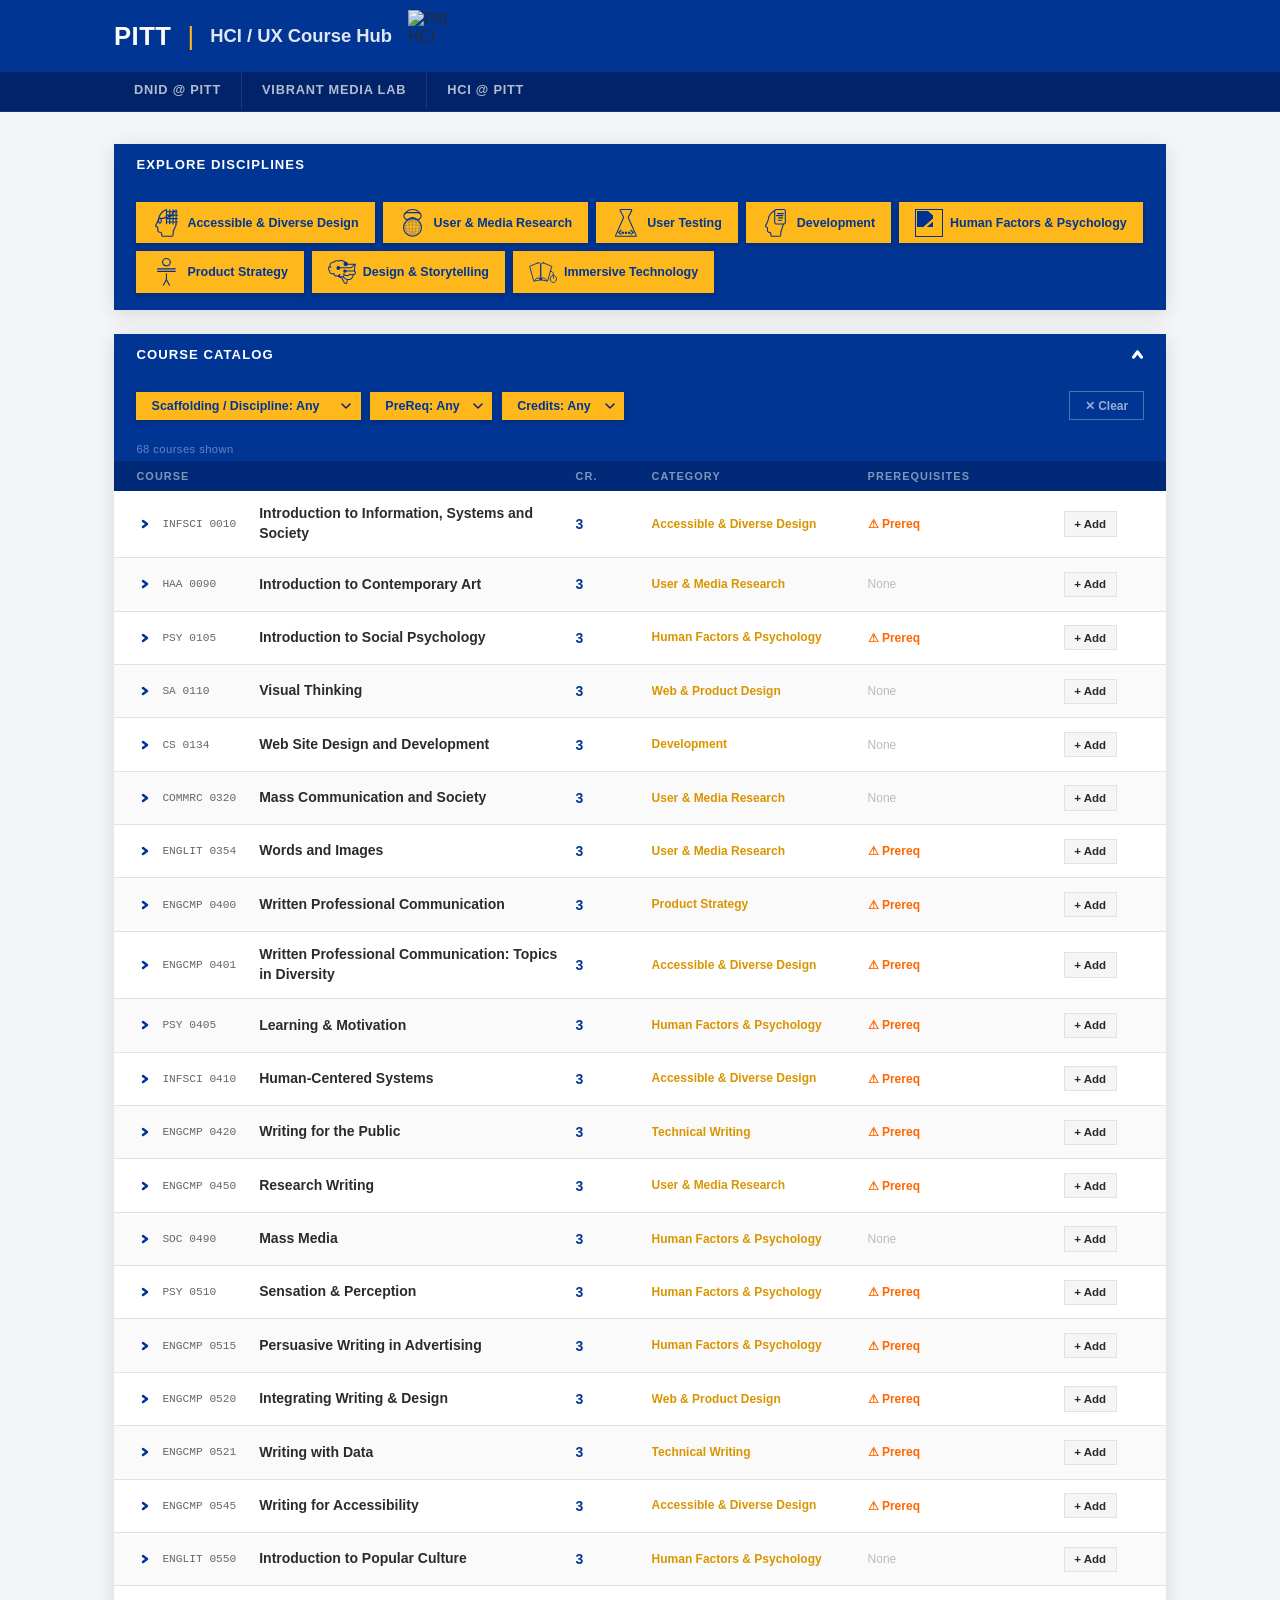
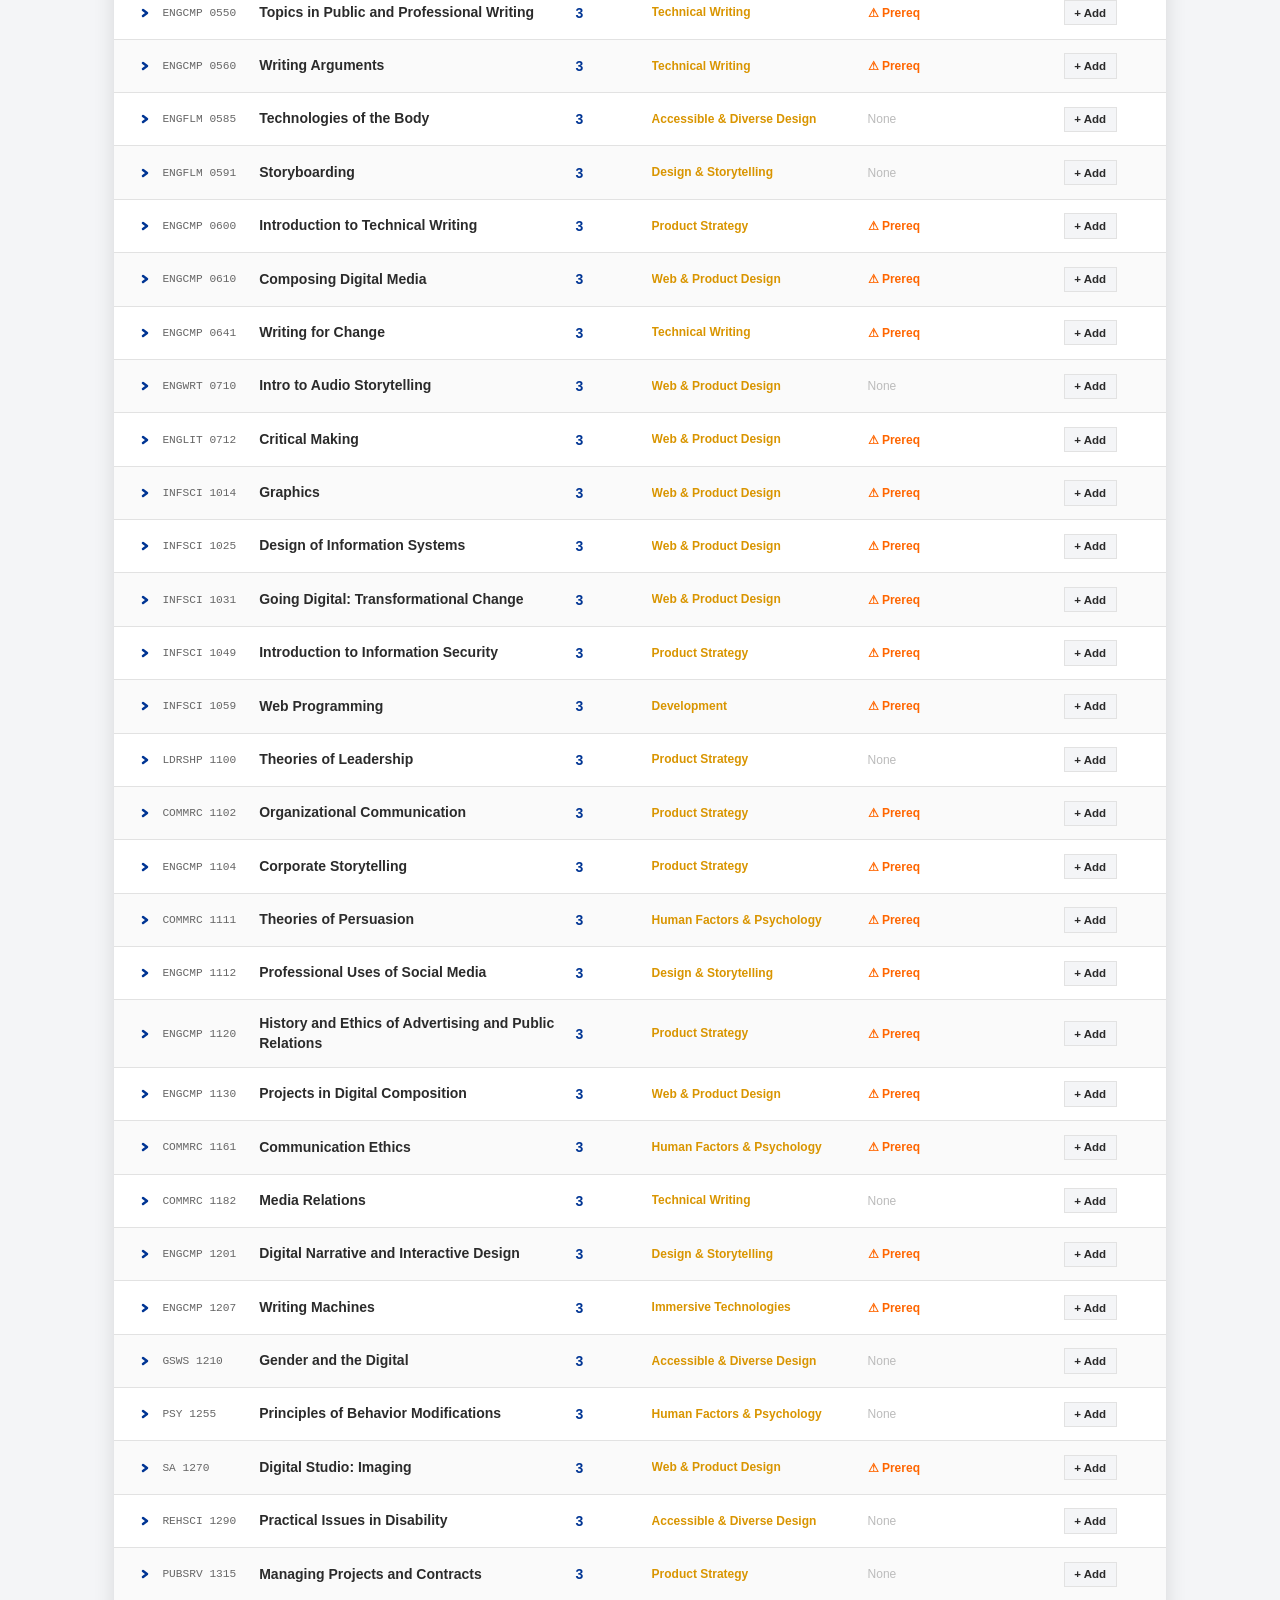
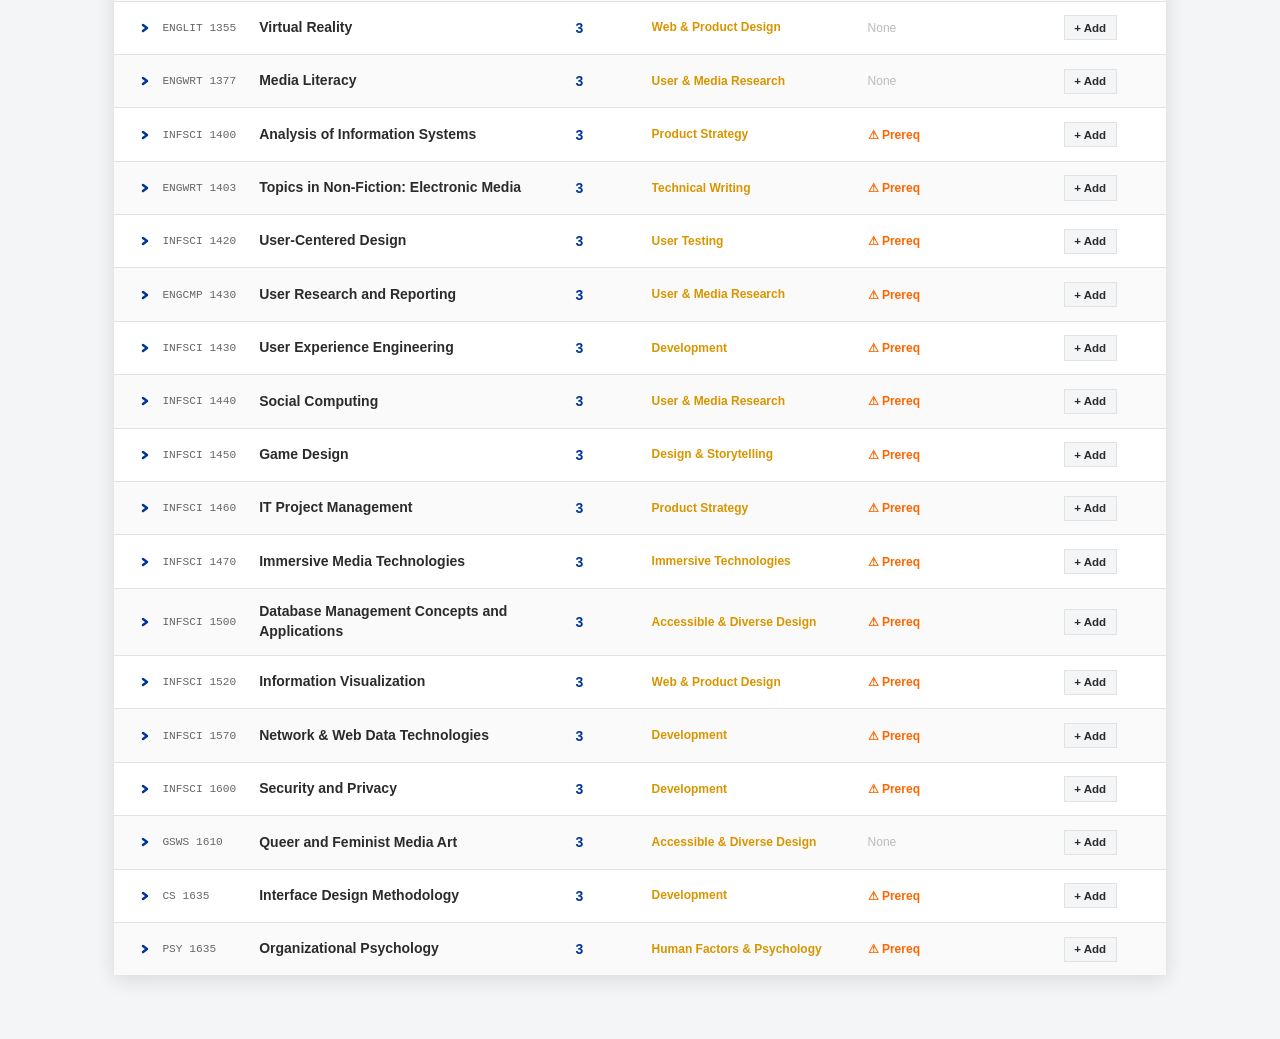
==== commit 22de8f5e: "Updated course descriptions and prerequisties. Ordered courses by course level / number. Added cours" ====
--- a/index.html
+++ b/index.html
@@ -78,7 +78,7 @@
     <div id="coursesBody">
       <div class="filter-bar">
         <select class="filter-pill" id="catSelect" onchange="render()">
-          <option value="">Scaffolding / Category: Any</option>
+          <option value="">Scaffolding / Discipline: Any</option>
         </select>
         <select class="filter-pill" id="prereqSelect" onchange="render()">
           <option value="">PreReq: Any</option>
--- a/style.css
+++ b/style.css
@@ -40,7 +40,6 @@
   gap: 1rem;
 }
 .header-pitt {
-  font-family: 'Barlow Condensed', sans-serif;
   font-size: 1.6rem;
   font-weight: 900;
   color: var(--white);
@@ -86,9 +85,8 @@
   transition: color 0.15s, border-color 0.15s;
   display: inline-block;
 }
-.nav-link:first-child { padding-left: 0; }
 .nav-link:hover { color: var(--white); border-bottom-color: var(--gold); }
-.nav-link + .nav-link { border-left: 1px solid rgba(255,255,255,0.1); padding-left: 1.25rem; }
+.nav-link + .nav-link { border-left: 1px solid rgba(255,255,255,0.1); }
 
 main {
   max-width: 1100px;
@@ -182,8 +180,8 @@
 .disc-pill.active { background: var(--white); color: var(--blue); box-shadow: none; }
 
 .disc-pill-icon {
-  width: 22px;
-  height: 22px;
+  width: 28px;
+  height: 28px;
   object-fit: contain;
   flex-shrink: 0;
   filter: brightness(0) saturate(100%) invert(14%) sepia(96%) saturate(2800%) hue-rotate(213deg) brightness(85%) contrast(110%);
@@ -434,9 +432,12 @@
   border-top: 1px solid var(--border);
 }
 .detail-term { font-size: 0.75rem; font-weight: 700; color: var(--dark-grey); }
-.detail-term span { color: var(--muted); font-weight: 400; }
-.peoplesoft-link { font-size: 0.75rem; color: var(--blue); text-decoration: none; font-weight: 700; }
-.peoplesoft-link:hover { text-decoration: underline; }
+.detail-term span { color: var(--text); font-weight: 400; }
+.detail-prereqs { font-size: 0.75rem; font-weight: 400; color: var(--text); }
+.detail-prereq-label { color:#FF6600; font-weight: 600;}
+.detail-attr { font-size: 0.75rem; font-weight: 400; color: var(--text); }
+.detail-attr-label { font-weight: 600;}
+.detail-attr, .detail-prereqs { width: 100%; }
 .empty-msg { text-align: center; padding: 3rem; color: #bbb; font-size: 0.9rem; }
 
 .add-btn {
